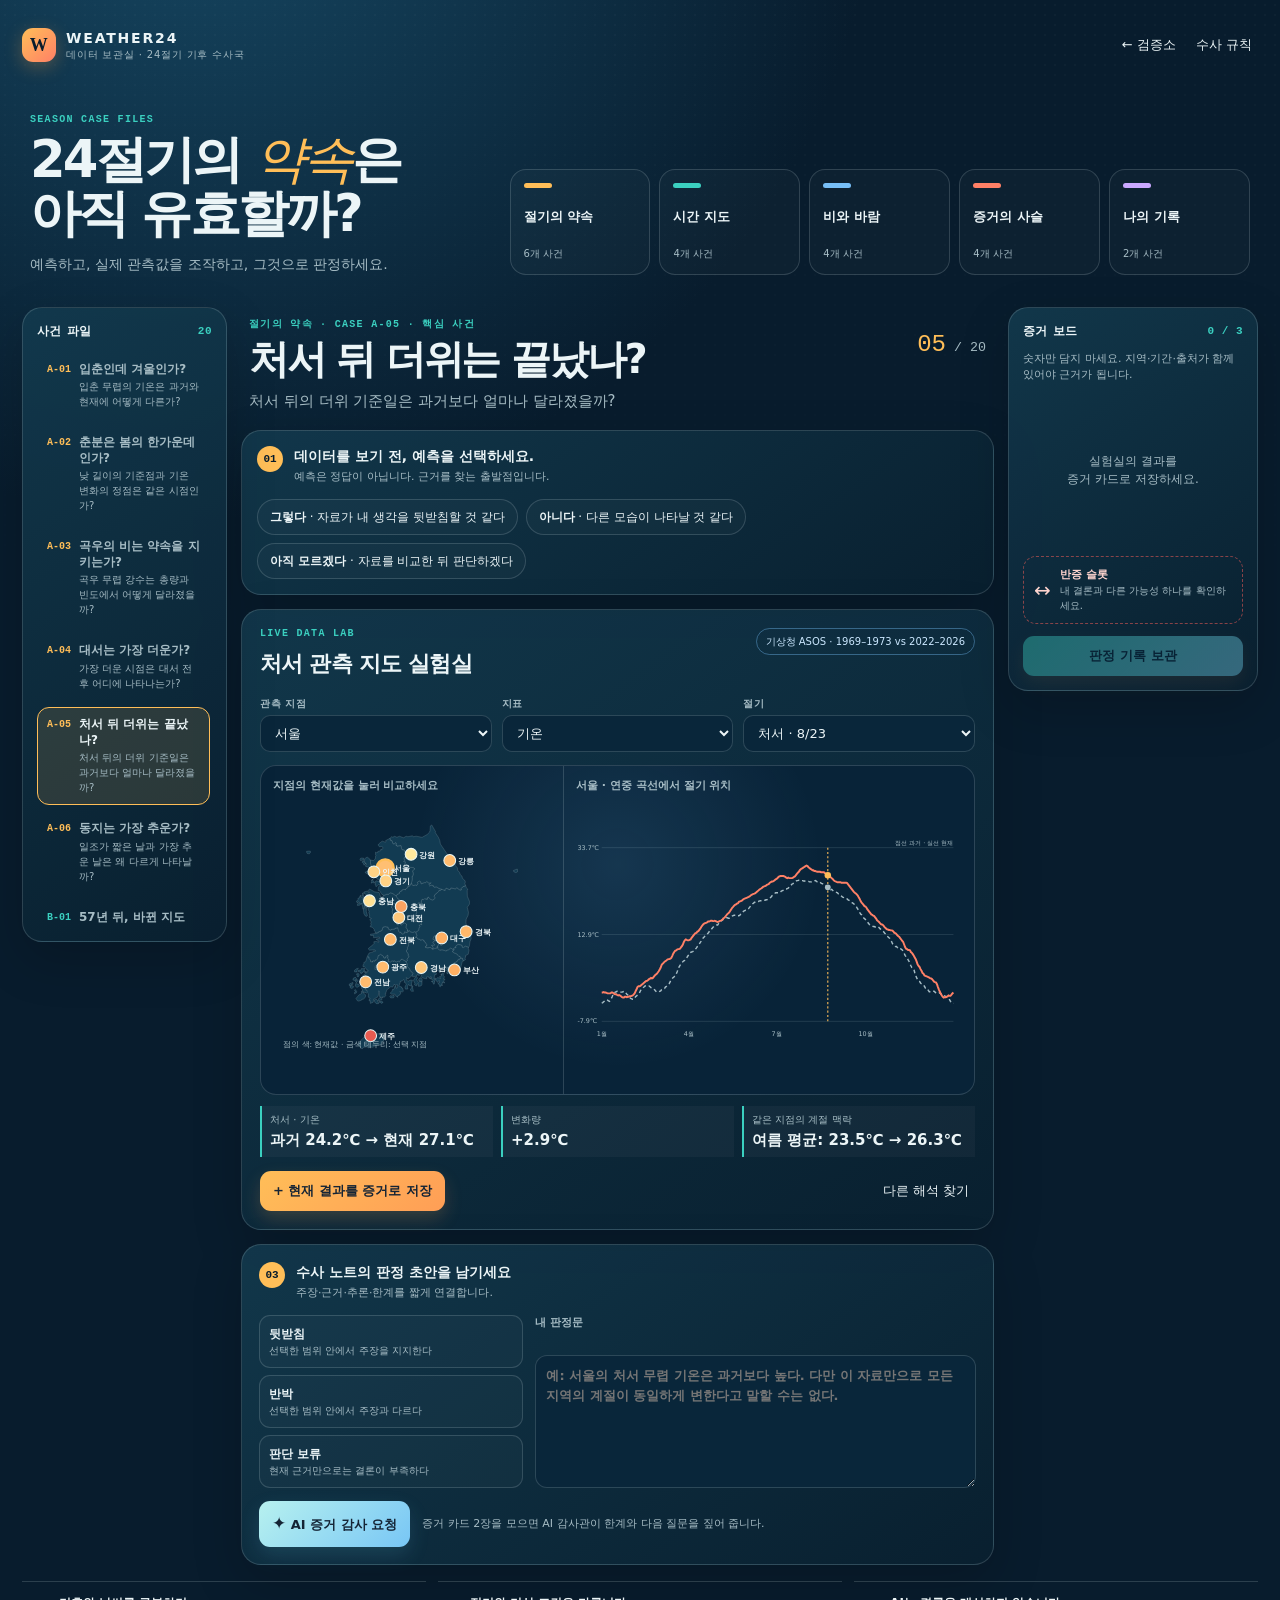
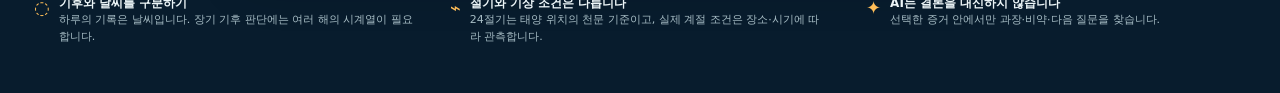
==== prototype/archive.html @ 5e9de83f "feat: rebuild as 절기의 약속 검증소 (guided threshold-drag climate lesson) Pivot the entry from the 20-case " ====
<!doctype html>
<html lang="ko">
<head>
  <meta charset="utf-8" />
  <meta name="viewport" content="width=device-width, initial-scale=1, viewport-fit=cover" />
  <meta name="theme-color" content="#081c2d" />
  <title>Weather24 · 데이터 보관실 | 20개 사건 대시보드</title>
  <meta name="description" content="24절기 기후 수사국 — 16지점·장기 관측으로 20개 사건을 직접 조사하는 데이터 보관실" />
  <link rel="icon" type="image/png" href="thumbnail.png" />
  <link rel="stylesheet" href="./style.css?v=13" />
</head>
<body>
  <div class="sky-noise" aria-hidden="true"></div>

  <main class="app-shell" id="productShell">
    <header class="topbar">
      <a class="brand" href="./" aria-label="Weather24 검증소로 돌아가기"><span class="brand-mark" aria-hidden="true">W</span><span><strong>WEATHER24</strong><small>데이터 보관실 · 24절기 기후 수사국</small></span></a>
      <div class="topbar-actions"><a class="text-btn" href="./" style="text-decoration:none">← 검증소</a><button class="text-btn" id="openGuide">수사 규칙</button></div>
    </header>

    <section class="mission-strip" aria-label="사건 구역">
      <div class="mission-strip-copy"><p class="eyebrow">SEASON CASE FILES</p><h1>24절기의 <em>약속</em>은<br />아직 유효할까?</h1><p>예측하고, 실제 관측값을 조작하고, 그것으로 판정하세요.</p></div>
      <div class="chapter-track" id="chapterTrack" role="tablist" aria-label="사건 구역"></div>
    </section>

    <section class="investigation-shell" id="top">
      <aside class="case-rail" aria-label="사건 파일 목록"><div class="rail-heading"><span>사건 파일</span><b id="caseCount">20</b></div><div class="case-list" id="caseList"></div></aside>
      <section class="workbench" aria-live="polite">
        <div class="case-header"><div><p class="eyebrow" id="caseKicker"></p><h2 id="caseTitle"></h2><p class="case-question" id="caseQuestion"></p></div><div class="case-progress"><span id="caseIndex">01</span><small> / 20</small></div></div>
        <section class="prediction-panel" aria-labelledby="predictionTitle"><div class="panel-label"><span class="step-no">01</span><div><strong id="predictionTitle">데이터를 보기 전, 예측을 선택하세요.</strong><small>예측은 정답이 아닙니다. 근거를 찾는 출발점입니다.</small></div></div><div class="choice-row" id="predictionChoices"></div></section>
        <section class="lab-panel" aria-labelledby="labTitle"><div class="lab-head"><div><p class="eyebrow">LIVE DATA LAB</p><h3 id="labTitle">관측 지도를 조작하세요</h3></div><span class="source-chip" id="sourceChip">기상청 ASOS</span></div><div class="control-row" id="controls"></div><div class="data-stage" id="dataStage"></div><div class="lab-summary" id="labSummary"></div><div class="lab-actions"><button class="primary-btn" id="saveEvidence">+ 현재 결과를 증거로 저장</button><button class="ghost-btn" id="addCounter">다른 해석 찾기</button></div></section>
        <section class="verdict-panel" aria-labelledby="verdictTitle"><div class="panel-label"><span class="step-no">03</span><div><strong id="verdictTitle">수사 노트의 판정 초안을 남기세요</strong><small>주장·근거·추론·한계를 짧게 연결합니다.</small></div></div><div class="verdict-grid"><div class="verdict-options" id="verdictOptions" role="group" aria-label="판정 선택"></div><label class="draft-label">내 판정문<textarea id="draft" maxlength="900" placeholder="예: 서울의 처서 무렵 기온은 과거보다 높다. 다만 이 자료만으로 모든 지역의 계절이 동일하게 변한다고 말할 수는 없다."></textarea></label></div><div class="ai-row"><button class="ai-btn" id="askCoach"><span aria-hidden="true">✦</span> AI 증거 감사 요청</button><p id="coachStatus">증거 카드 2장을 모으면 AI 감사관이 한계와 다음 질문을 짚어 줍니다.</p></div><div class="coach-result" id="coachResult" hidden></div></section>
      </section>
      <aside class="evidence-rail" aria-label="증거 보드"><div class="rail-heading"><span>증거 보드</span><b id="evidenceCount">0 / 3</b></div><p class="evidence-intro">숫자만 담지 마세요. 지역·기간·출처가 함께 있어야 근거가 됩니다.</p><div class="evidence-stack" id="evidenceStack"></div><div class="counter-slot" id="counterSlot"><span>↔</span><div><strong>반증 보류</strong><small>내 결론과 다른 가능성 하나를 확인하세요.</small></div></div><button class="finish-btn" id="finishCase" disabled>판정 기록 보관</button></aside>
    </section>
    <section class="field-notes" aria-label="조사국 안내"><div><span class="note-icon">◌</span><p><strong>기후와 날씨를 구분하기</strong><br />하루의 기록은 날씨입니다. 장기 기후 판단에는 여러 해의 시계열이 필요합니다.</p></div><div><span class="note-icon">⌁</span><p><strong>절기와 기상 조건은 다릅니다</strong><br />24절기는 태양 위치의 천문 기준이고, 실제 계절 조건은 장소·시기에 따라 관측합니다.</p></div><div><span class="note-icon">✦</span><p><strong>AI는 결론을 대신하지 않습니다</strong><br />선택한 증거 안에서만 과장·비약·다음 질문을 찾습니다.</p></div></section>
  </main>

  <dialog class="modal" id="guideDialog"><div class="modal-head"><p class="eyebrow">INVESTIGATION RULES</p><button class="close-btn" data-close="guideDialog" aria-label="닫기">×</button></div><h2>좋은 수사는<br />좋은 비교에서 시작합니다.</h2><ol class="guide-steps"><li><span>1</span><div><strong>예측을 먼저 남깁니다.</strong><p>데이터를 보고 정답을 고르는 것이 아니라, 생각을 검증합니다.</p></div></li><li><span>2</span><div><strong>지역·기간·지표를 직접 바꿉니다.</strong><p>같은 질문도 무엇을 비교하느냐에 따라 다른 답을 냅니다.</p></div></li><li><span>3</span><div><strong>근거와 한계를 함께 기록합니다.</strong><p>반증 카드를 포함한 결론만이 신뢰할 수 있습니다.</p></div></li></ol><button class="primary-btn" data-close="guideDialog">수사 시작하기</button></dialog>
  <dialog class="modal" id="completeDialog"><div class="modal-head"><p class="eyebrow">CASE ARCHIVED</p><button class="close-btn" data-close="completeDialog" aria-label="닫기">×</button></div><div class="seal" aria-hidden="true">✓</div><h2>사건 기록을<br />보관했습니다.</h2><p id="completeText"></p><button class="primary-btn" data-close="completeDialog">다음 사건 열기</button></dialog>

  <script src="./korea_geo.js?v=5"></script>
  <script src="./solar_terms_data.js?v=5"></script>
  <script src="./app.js?v=10"></script>
</body>
</html>
---- prototype/style.css ----
:root{--ink:#ecf5f7;--muted:#a7bdc5;--paper:#f6f1e6;--dark:#081c2d;--dark2:#0e2b40;--panel:#10354c;--panel2:#0b2639;--line:rgba(217,238,238,.17);--sea:#3bd0c0;--sky:#77bff7;--sun:#ffbe58;--coral:#ff8066;--red:#f15e58;--green:#8de0a5;--shadow:0 18px 50px rgba(0,0,0,.18);--radius:20px;}
*{box-sizing:border-box}html{scroll-behavior:smooth}body{margin:0;background:radial-gradient(circle at 15% -10%,#174a66 0,transparent 32%),var(--dark);color:var(--ink);font-family:Pretendard,"Apple SD Gothic Neo","Malgun Gothic",system-ui,sans-serif;line-height:1.5}.sky-noise{position:fixed;inset:0;pointer-events:none;opacity:.22;background-image:radial-gradient(rgba(255,255,255,.15) .7px,transparent .8px);background-size:10px 10px;mask-image:linear-gradient(to bottom,#000,transparent 80%)}button,select,textarea{font:inherit}button{cursor:pointer}button:focus-visible,select:focus-visible,textarea:focus-visible{outline:3px solid var(--sun);outline-offset:3px}.app-shell{max-width:1440px;margin:0 auto;padding:18px 22px 36px;position:relative}.topbar{min-height:54px;display:flex;align-items:center;justify-content:space-between;gap:16px}.brand{color:inherit;text-decoration:none;display:flex;align-items:center;gap:10px;letter-spacing:.03em}.brand-mark{display:grid;place-items:center;width:34px;height:34px;border-radius:11px;background:linear-gradient(135deg,var(--sun),var(--coral));color:var(--dark);font:900 18px/1 Georgia,serif;box-shadow:0 5px 18px rgba(255,166,68,.28)}.brand strong{display:block;font-size:14px;letter-spacing:.13em}.brand small{display:block;margin-top:-2px;color:var(--muted);font-size:10px;letter-spacing:.08em}.topbar-actions{display:flex;align-items:center;gap:14px}.status-dot{color:var(--muted);font-size:12px}.status-dot i{display:inline-block;width:7px;height:7px;border-radius:50%;background:var(--sea);margin-right:5px;box-shadow:0 0 0 4px rgba(59,208,192,.12)}.text-btn,.ghost-btn{border:0;background:transparent;color:var(--ink);font-size:13px}.text-btn:hover,.ghost-btn:hover{text-decoration:underline;text-underline-offset:4px}.mission-strip{display:grid;grid-template-columns:minmax(260px,.85fr) minmax(480px,1.4fr);gap:30px;align-items:end;padding:42px 8px 32px}.eyebrow{margin:0 0 7px;color:var(--sea);font:700 10px/1.2 ui-monospace,SFMono-Regular,Menlo,monospace;letter-spacing:.13em}.mission-strip h1,.case-header h2,.modal h2{margin:0;font-size:clamp(30px,4vw,52px);line-height:1.05;letter-spacing:-.055em}.mission-strip h1 em{font-family:Georgia,serif;color:var(--sun);font-weight:400}.mission-strip-copy>p:last-child{margin:13px 0 0;color:var(--muted);font-size:14px}.chapter-track{display:grid;grid-template-columns:repeat(5,minmax(92px,1fr));gap:9px}.chapter-btn{min-height:106px;display:flex;flex-direction:column;justify-content:space-between;text-align:left;border:1px solid var(--line);border-radius:16px;padding:13px;background:rgba(255,255,255,.025);color:var(--ink);transition:.18s transform,.18s border-color,.18s background}.chapter-btn:hover,.chapter-btn.is-active{transform:translateY(-3px);border-color:var(--chapter,var(--sea));background:linear-gradient(145deg,color-mix(in srgb,var(--chapter,var(--sea)) 18%,transparent),transparent)}.chapter-btn b{font-size:13px}.chapter-btn small{color:var(--muted);font-size:10px}.chapter-token{width:28px;height:5px;border-radius:4px;background:var(--chapter,var(--sea))}.investigation-shell{display:grid;grid-template-columns:205px minmax(0,1fr) 250px;gap:14px;align-items:start}.case-rail,.evidence-rail,.lab-panel,.verdict-panel,.prediction-panel{border:1px solid var(--line);background:linear-gradient(145deg,rgba(19,59,79,.86),rgba(9,32,48,.86));box-shadow:var(--shadow)}.case-rail,.evidence-rail{border-radius:var(--radius);padding:14px;position:sticky;top:14px}.rail-heading{display:flex;justify-content:space-between;align-items:center;font-size:12px;font-weight:700;letter-spacing:.04em}.rail-heading b{color:var(--sea);font:700 11px ui-monospace,monospace}.case-list{display:grid;gap:6px;margin-top:12px;max-height:575px;overflow:auto;padding-right:2px}.case-card{width:100%;text-align:left;border:1px solid transparent;border-radius:12px;background:transparent;color:var(--muted);padding:9px;display:grid;grid-template-columns:24px 1fr;gap:8px;transition:.15s}.case-card:hover{color:var(--ink);background:rgba(255,255,255,.04)}.case-card.is-active{color:var(--ink);border-color:var(--card-color,var(--sea));background:color-mix(in srgb,var(--card-color,var(--sea)) 13%,transparent)}.case-id{font:700 10px ui-monospace,monospace;color:var(--card-color,var(--sea));padding-top:2px}.case-card strong{display:block;font-size:12px;line-height:1.3}.case-card small{display:block;margin-top:2px;font-size:10px;color:var(--muted)}.workbench{display:grid;gap:14px}.case-header{padding:12px 8px 4px;display:flex;justify-content:space-between;gap:20px}.case-header h2{font-size:clamp(24px,3.2vw,40px)}.case-question{margin:10px 0 0;color:var(--muted);font-size:15px;max-width:720px}.case-progress{flex:none;padding-top:8px;color:var(--muted);font-family:ui-monospace,monospace}.case-progress span{color:var(--sun);font-size:24px}.panel-label{display:flex;align-items:flex-start;gap:11px}.step-no{display:grid;place-items:center;flex:none;width:26px;height:26px;border-radius:50%;background:var(--sun);color:var(--dark);font:800 11px ui-monospace,monospace}.panel-label strong{display:block;font-size:14px}.panel-label small{display:block;margin-top:2px;color:var(--muted);font-size:11px}.prediction-panel{padding:15px;border-radius:var(--radius)}.choice-row{display:flex;flex-wrap:wrap;gap:8px;margin-top:13px}.choice{border:1px solid var(--line);border-radius:999px;padding:8px 12px;background:rgba(255,255,255,.025);color:var(--ink);font-size:12px;transition:.15s}.choice:hover{border-color:var(--sea)}.choice.is-selected{border-color:var(--sun);background:rgba(255,190,88,.15);color:#fff0d1}.lab-panel{padding:18px;border-radius:var(--radius)}.lab-head{display:flex;gap:16px;justify-content:space-between;align-items:flex-start}.lab-head h3{margin:0;font-size:22px;letter-spacing:-.035em}.source-chip{white-space:nowrap;border:1px solid rgba(119,191,247,.4);border-radius:999px;color:#cce8ff;padding:5px 9px;font-size:10px}.control-row{display:flex;flex-wrap:wrap;gap:10px;margin:16px 0 13px}.field{display:grid;gap:4px;min-width:125px;flex:1}.field label{font-size:10px;color:var(--muted);font-weight:700;letter-spacing:.06em}.field select,.field input{min-width:0;width:100%;padding:9px 10px;border:1px solid var(--line);border-radius:10px;background:#09263a;color:var(--ink);font-size:13px}.range-field{min-width:190px}.range-row{display:flex;align-items:center;gap:9px}.range-row input{accent-color:var(--sun);padding:0}.range-row output{color:var(--sun);font:700 12px ui-monospace,monospace}.data-stage{min-height:330px;border:1px solid var(--line);border-radius:16px;overflow:hidden;background:radial-gradient(circle at 50% 30%,rgba(119,191,247,.12),transparent 48%),#082338}.solar-stage{display:grid;grid-template-columns:minmax(240px,.85fr) minmax(300px,1.15fr)}.map-wrap,.chart-wrap{padding:12px;min-width:0}.map-wrap{border-right:1px solid var(--line)}.stage-label{margin:0 0 8px;color:var(--muted);font-size:11px;font-weight:700}.map-wrap svg,.chart-wrap svg{display:block;width:100%;height:270px}.lab-summary{display:flex;flex-wrap:wrap;gap:8px;margin:11px 0}.metric-chip{flex:1;min-width:150px;border-left:2px solid var(--sea);padding:6px 8px;background:rgba(255,255,255,.035);font-size:12px}.metric-chip small{display:block;color:var(--muted);font-size:10px}.metric-chip b{display:block;margin-top:2px;font-size:15px}.lab-actions{display:flex;align-items:center;justify-content:space-between;gap:12px;margin-top:14px}.primary-btn,.ai-btn,.finish-btn{border:0;border-radius:11px;background:linear-gradient(135deg,var(--sun),#ff9e56);color:#152435;padding:10px 13px;font-size:13px;font-weight:800;box-shadow:0 8px 18px rgba(255,171,77,.18);transition:.15s transform}.primary-btn:hover,.ai-btn:hover,.finish-btn:hover{transform:translateY(-2px)}.verdict-panel{padding:17px;border-radius:var(--radius)}.verdict-grid{display:grid;grid-template-columns:.75fr 1.25fr;gap:12px;margin-top:14px}.verdict-options{display:grid;gap:7px;align-content:start}.verdict-option{border:1px solid var(--line);border-radius:11px;padding:9px;text-align:left;background:rgba(255,255,255,.025);color:var(--ink);font-size:12px}.verdict-option small{display:block;color:var(--muted);font-size:10px}.verdict-option.is-selected{border-color:var(--sea);background:rgba(59,208,192,.11)}.draft-label{display:grid;gap:5px;color:var(--muted);font-size:11px;font-weight:700}.draft-label textarea{resize:vertical;min-height:114px;border:1px solid var(--line);border-radius:12px;background:#09263a;color:var(--ink);padding:10px;font-size:13px;line-height:1.55}.ai-row{display:flex;align-items:center;gap:12px;margin-top:13px}.ai-btn{background:linear-gradient(135deg,#b7f1ef,#78c6f5);box-shadow:0 8px 20px rgba(100,211,235,.15)}.ai-btn span{font-size:17px}.ai-row p{margin:0;color:var(--muted);font-size:11px}.coach-result{margin-top:12px;border-left:3px solid var(--sea);padding:11px 12px;background:rgba(59,208,192,.08);font-size:13px}.coach-result strong{color:var(--sea)}.evidence-intro{margin:11px 0;color:var(--muted);font-size:11px}.evidence-stack{display:grid;gap:8px}.evidence-card{position:relative;border:1px solid rgba(119,191,247,.36);border-radius:13px;padding:10px;background:rgba(119,191,247,.08);font-size:11px}.evidence-card strong{display:block;padding-right:20px;font-size:12px;line-height:1.4}.evidence-card small{display:block;margin-top:5px;color:var(--muted);font-size:10px}.remove-evidence{position:absolute;right:7px;top:7px;border:0;background:transparent;color:var(--muted);font-size:16px}.counter-slot{display:flex;gap:9px;align-items:center;margin-top:11px;border:1px dashed rgba(241,94,88,.55);border-radius:13px;padding:10px;color:#ffd5cf}.counter-slot span{font-size:20px}.counter-slot strong{display:block;font-size:11px}.counter-slot small{display:block;color:var(--muted);font-size:10px}.counter-slot.is-filled{border-style:solid;background:rgba(241,94,88,.1)}.finish-btn{width:100%;margin-top:12px;background:linear-gradient(135deg,var(--sea),#7ad4ee);color:#062237}.finish-btn:disabled{cursor:not-allowed;opacity:.4;transform:none}.field-notes{display:grid;grid-template-columns:repeat(3,1fr);gap:12px;margin-top:16px}.field-notes>div{display:flex;gap:9px;padding:12px;border-top:1px solid var(--line)}.field-notes p{margin:0;color:var(--muted);font-size:11px}.field-notes strong{color:var(--ink);font-size:12px}.note-icon{color:var(--sun);font-size:18px}.modal{width:min(560px,calc(100% - 32px));padding:22px;border:1px solid var(--line);border-radius:22px;background:#0b293d;color:var(--ink);box-shadow:0 30px 90px rgba(0,0,0,.52)}.modal::backdrop{background:rgba(2,11,20,.75);backdrop-filter:blur(4px)}.modal-head{display:flex;justify-content:space-between;align-items:flex-start}.close-btn{border:0;background:transparent;color:var(--muted);font-size:28px;line-height:1}.modal h2{margin-top:12px;font-size:34px}.guide-steps{list-style:none;margin:22px 0;padding:0;display:grid;gap:13px}.guide-steps li{display:flex;gap:12px}.guide-steps span{display:grid;place-items:center;width:27px;height:27px;border-radius:50%;background:var(--sea);color:var(--dark);font-size:11px;font-weight:800}.guide-steps strong{font-size:13px}.guide-steps p{margin:2px 0 0;color:var(--muted);font-size:12px}.seal{display:grid;place-items:center;width:55px;height:55px;border:2px solid var(--sea);border-radius:50%;color:var(--sea);font-size:28px;margin-top:17px}.modal>p{color:var(--muted);font-size:14px}.global-stage,.typhoon-stage{display:grid;grid-template-columns:minmax(0,1fr);padding:12px}.global-stage svg,.typhoon-stage svg{width:100%;height:280px}.empty-state{display:grid;place-items:center;min-height:150px;padding:20px;color:var(--muted);font-size:12px;text-align:center}
@media(max-width:1100px){.investigation-shell{grid-template-columns:180px minmax(0,1fr)}.evidence-rail{position:static;grid-column:1/-1;display:grid;grid-template-columns:170px 1fr 1fr 160px;align-items:center;gap:12px}.evidence-intro{margin:0}.evidence-stack{grid-template-columns:repeat(2,minmax(0,1fr))}.counter-slot{margin:0}.finish-btn{margin:0}.case-list{max-height:700px}.mission-strip{grid-template-columns:1fr;gap:20px}.chapter-track{max-width:800px}}
@media(max-width:760px){.app-shell{padding:13px 12px 25px}.topbar-actions .status-dot{display:none}.mission-strip{padding:29px 3px 22px}.mission-strip h1{font-size:35px}.chapter-track{display:flex;overflow:auto;padding-bottom:4px}.chapter-btn{min-width:128px;min-height:95px}.investigation-shell{display:flex;flex-direction:column}.case-rail{position:static;width:100%;padding:10px}.case-list{display:flex;overflow:auto;max-height:none;margin-top:8px}.case-card{min-width:155px}.workbench{width:100%}.case-header{padding:7px 4px}.case-header h2{font-size:30px}.case-question{font-size:13px}.solar-stage{grid-template-columns:1fr}.map-wrap{border-right:0;border-bottom:1px solid var(--line)}.map-wrap svg,.chart-wrap svg{height:230px}.lab-panel,.verdict-panel,.prediction-panel{padding:14px}.verdict-grid{grid-template-columns:1fr}.lab-actions,.ai-row{align-items:flex-start;flex-direction:column}.evidence-rail{width:100%;display:block}.evidence-intro{margin:10px 0}.evidence-stack{display:grid;grid-template-columns:1fr}.counter-slot{margin-top:10px}.finish-btn{margin-top:10px}.field-notes{grid-template-columns:1fr}.field-notes>div{padding-left:3px}.topbar{min-height:42px}.brand small{display:none}.source-chip{font-size:9px}.control-row{gap:7px}.field{min-width:calc(50% - 5px)}.range-field{min-width:100%}.case-progress{font-size:10px}.case-progress span{font-size:17px}}
@media(prefers-reduced-motion:reduce){*,*::before,*::after{scroll-behavior:auto!important;transition:none!important;animation:none!important}}
/* Progressive first-run experience */
[hidden]{display:none!important}.sr-only{position:absolute;width:1px;height:1px;padding:0;margin:-1px;overflow:hidden;clip:rect(0,0,0,0);white-space:nowrap;border:0}
body.entry-mode{min-height:100vh;background:radial-gradient(circle at 72% 12%,rgba(255,190,88,.16),transparent 22%),radial-gradient(circle at 15% 65%,rgba(59,208,192,.13),transparent 28%),#071b2a}body.entry-mode .app-shell,body.entry-mode .modal{display:none}
.entry-experience{min-height:100vh;max-width:1220px;margin:0 auto;padding:24px 30px 30px;position:relative;display:flex;flex-direction:column}.entry-topbar{display:flex;align-items:center;justify-content:space-between;gap:16px}.entry-time{border:1px solid rgba(167,189,197,.28);border-radius:999px;padding:7px 11px;color:var(--muted);font:700 10px ui-monospace,monospace;letter-spacing:.05em}.entry-layout{flex:1;display:grid;grid-template-columns:minmax(0,650px) minmax(260px,1fr);align-items:center;gap:70px;padding:28px 4vw 16px}.entry-card{position:relative;z-index:2}.entry-kicker{margin:0 0 13px;color:var(--sea);font:700 10px/1.2 ui-monospace,monospace;letter-spacing:.17em}.entry-step{margin:0 0 11px;color:#d7e9ec;font-size:12px}.entry-card h1{margin:0;max-width:650px;font-size:clamp(46px,7vw,82px);line-height:.99;letter-spacing:-.07em}.entry-card h1 em{font-family:Georgia,serif;color:var(--sun);font-weight:400}.entry-lead{max-width:490px;margin:20px 0 0;color:var(--muted);font-size:16px;line-height:1.65}.entry-choices{display:grid;grid-template-columns:repeat(3,minmax(0,1fr));gap:10px;max-width:610px;margin-top:30px}.entry-choice{min-height:94px;padding:14px 13px;text-align:left;border:1px solid rgba(217,238,238,.18);border-radius:17px;background:rgba(16,53,76,.55);color:var(--ink);transition:transform .18s,border-color .18s,background .18s}.entry-choice:hover,.entry-choice.is-selected{transform:translateY(-3px);border-color:var(--sun);background:linear-gradient(145deg,rgba(255,190,88,.2),rgba(16,53,76,.6))}.entry-choice b{display:block;font-size:14px;line-height:1.35}.entry-choice small{display:block;margin-top:7px;color:var(--muted);font-size:10px;line-height:1.35}.entry-after-choice{max-width:610px;margin-top:18px;animation:entry-rise .38s ease-out}.entry-prediction-chip{display:inline-flex;border:1px solid rgba(255,190,88,.44);border-radius:999px;padding:5px 9px;color:#fff0d1;background:rgba(255,190,88,.11);font-size:11px}.signal-card{margin-top:10px;padding:15px 17px;border:1px solid rgba(119,191,247,.36);border-radius:18px;background:linear-gradient(125deg,rgba(119,191,247,.13),rgba(59,208,192,.06));box-shadow:0 14px 35px rgba(0,0,0,.14)}.signal-card>p:first-child{margin:0;color:var(--muted);font-size:11px;font-weight:700}.signal-values{display:flex;align-items:center;gap:18px;margin-top:10px}.signal-values>div{display:grid;gap:1px}.signal-values small{color:var(--muted);font-size:10px}.signal-values b{font-size:25px;letter-spacing:-.04em}.signal-values>div:last-child b{color:var(--coral)}.signal-values>span{color:var(--sea);font-size:20px}.signal-delta{margin:8px 0 0!important;color:#d4eceb!important;font-size:11px!important}.entry-ai{margin-top:13px;padding:14px;border:1px solid rgba(59,208,192,.27);border-radius:18px;background:rgba(7,28,43,.44)}.entry-ai-head,.interactive-coach-head{display:flex;gap:10px;align-items:flex-start}.entry-ai-head>span,.coach-spark{display:grid;place-items:center;width:27px;height:27px;flex:none;border-radius:50%;background:rgba(59,208,192,.16);color:var(--sea);font-size:15px}.entry-ai-head strong{display:block;font-size:13px}.entry-ai-head small{display:block;margin-top:2px;color:var(--muted);font-size:10px}.prompt-chips{display:flex;flex-wrap:wrap;gap:7px;margin-top:12px}.prompt-chips button{border:1px solid rgba(119,191,247,.26);border-radius:999px;padding:6px 9px;background:rgba(119,191,247,.06);color:#dbeef6;font-size:10px;transition:border-color .15s,background .15s}.prompt-chips button:hover{border-color:var(--sea);background:rgba(59,208,192,.12)}.coach-input{display:block;margin-top:10px}.coach-input textarea{display:block;width:100%;min-height:43px;resize:vertical;border:1px solid rgba(217,238,238,.18);border-radius:10px;background:#09263a;color:var(--ink);padding:9px 10px;font-size:12px;line-height:1.45}.entry-ai-btn{margin-top:8px;border:0;border-radius:10px;padding:8px 10px;background:#b7f1ef;color:#083040;font-size:11px;font-weight:800}.entry-ai-btn:disabled{opacity:.65;cursor:wait}.entry-coach-result,.interactive-coach-result{margin-top:11px;border-left:3px solid var(--sea);padding:10px 11px;background:rgba(59,208,192,.09);font-size:12px;line-height:1.55}.coach-response,.coach-question{margin:0}.coach-question{margin-top:3px;color:#dcecf2}.entry-coach-result strong,.interactive-coach-result strong{display:block;margin-top:9px;color:var(--sea);font-size:10px}.coach-action{margin-top:10px;border:1px solid rgba(255,190,88,.52);border-radius:9px;padding:7px 9px;background:rgba(255,190,88,.13);color:#fff0d1;font-size:11px;font-weight:800}.entry-continue{width:100%;margin-top:13px;border:0;border-radius:13px;padding:13px 15px;background:linear-gradient(135deg,var(--sun),#ff9e56);color:#132435;text-align:left;font-size:14px;font-weight:900;box-shadow:0 12px 24px rgba(255,171,77,.2)}.entry-continue span{float:right;font-size:20px;line-height:.7}.entry-skip{margin-top:12px;border:0;background:transparent;color:var(--muted);font-size:11px;text-decoration:underline;text-underline-offset:4px}.entry-orbit{position:relative;min-height:390px;display:grid;place-items:center}.orbit-ring{position:absolute;border:1px solid rgba(119,191,247,.24);border-radius:50%}.orbit-one{width:330px;height:330px;animation:slow-spin 22s linear infinite}.orbit-two{width:230px;height:230px;border-color:rgba(59,208,192,.35);animation:slow-spin 15s linear infinite reverse}.orbit-core{position:relative;z-index:1;display:grid;place-items:center;width:134px;height:134px;border:1px solid rgba(255,190,88,.72);border-radius:50%;background:radial-gradient(circle at 35% 30%,#28576d,#0a2639 66%);box-shadow:0 0 0 17px rgba(255,190,88,.04),0 18px 45px rgba(0,0,0,.28)}.orbit-core span{color:var(--sun);font:400 57px/.8 Georgia,serif}.orbit-core small{margin-top:6px;color:var(--muted);font:700 8px/1.2 ui-monospace,monospace;text-align:center;letter-spacing:.1em}.orbit-tag{position:absolute;border-radius:999px;padding:7px 10px;border:1px solid var(--line);background:#0b2b40;color:#dbeef6;font-size:11px;box-shadow:0 8px 18px rgba(0,0,0,.16)}.tag-sun{top:35px;right:12%}.tag-data{bottom:60px;left:5%;border-color:rgba(59,208,192,.4)}.tag-ai{bottom:14px;right:8%;border-color:rgba(255,190,88,.4)}.entry-foot{margin:0 auto;text-align:center;color:#8ca8b3;font-size:10px}.interactive-coach{padding:16px 17px;border:1px solid rgba(59,208,192,.31);border-radius:var(--radius);background:linear-gradient(145deg,rgba(18,67,80,.78),rgba(8,38,54,.84));box-shadow:var(--shadow)}.interactive-coach h3{margin:0;font-size:20px;letter-spacing:-.035em}.interactive-coach-head .eyebrow{margin-bottom:4px}.interactive-coach-head p:last-child{margin:4px 0 0;color:var(--muted);font-size:11px}.interactive-coach-compose{display:flex;gap:9px;align-items:flex-end}.interactive-coach-compose .coach-input{flex:1}.interactive-coach-compose .ai-btn{flex:none;white-space:nowrap}.interactive-coach-result{max-width:690px}.interactive-coach-result .coach-action{background:rgba(255,190,88,.16)}
@keyframes slow-spin{to{transform:rotate(360deg)}}@keyframes entry-rise{from{opacity:0;transform:translateY(10px)}to{opacity:1;transform:none}}
@media(max-width:820px){.entry-experience{padding:17px 17px 22px}.entry-layout{display:block;padding:38px 3px 15px}.entry-card h1{font-size:clamp(43px,13vw,67px)}.entry-orbit{display:none}.entry-choices{grid-template-columns:1fr;max-width:100%;margin-top:24px}.entry-choice{min-height:63px;display:flex;align-items:center;justify-content:space-between;gap:10px}.entry-choice small{margin:0;text-align:right}.entry-after-choice{max-width:100%}.entry-time{display:none}.entry-foot{margin-top:auto;padding-top:14px}.interactive-coach-compose{align-items:stretch;flex-direction:column}.interactive-coach-compose .ai-btn{align-self:flex-start}}
/* Mission-first learning flow: one question, one action, one visible next step. */
body.mission-mode{min-height:100vh;background:radial-gradient(circle at 82% 14%,rgba(255,190,88,.15),transparent 23%),radial-gradient(circle at 15% 86%,rgba(59,208,192,.12),transparent 30%),#071b2a}body.mission-mode .app-shell,body.mission-mode>.modal,body.mission-mode .entry-experience{display:none}.mission-game{min-height:100vh;max-width:1100px;margin:0 auto;padding:20px 26px 18px;display:flex;flex-direction:column;position:relative}.mission-topbar{display:flex;align-items:center;justify-content:space-between;gap:14px}.mission-hud{display:flex;align-items:center;gap:11px;color:var(--muted);font:700 10px ui-monospace,monospace;letter-spacing:.04em}.signal-meter{display:flex;gap:5px}.signal-meter i{width:9px;height:9px;border:1px solid rgba(167,189,197,.5);border-radius:50%;background:rgba(167,189,197,.08);transition:.2s}.signal-meter i.is-on{border-color:var(--sun);background:var(--sun);box-shadow:0 0 0 4px rgba(255,190,88,.11)}.mission-text-btn{border:0;background:transparent;color:var(--muted);font-size:11px;text-decoration:underline;text-underline-offset:4px}.mission-text-btn:hover{color:var(--ink)}.mission-stage{display:grid;place-items:center;flex:1;padding:20px 0}.mission-card{width:min(100%,720px);padding:clamp(23px,5vw,48px);border:1px solid rgba(217,238,238,.17);border-radius:28px;background:linear-gradient(145deg,rgba(19,59,79,.88),rgba(7,28,43,.9));box-shadow:0 26px 70px rgba(0,0,0,.26);animation:mission-in .32s ease-out}.mission-card h1{max-width:630px;margin:0;font-size:clamp(33px,5.4vw,60px);line-height:1.03;letter-spacing:-.065em}.mission-card h1 em{font-family:Georgia,serif;color:var(--sun);font-weight:400}.mission-intro{max-width:640px}.mission-stamp{display:inline-block;margin-bottom:17px;border:1px solid rgba(59,208,192,.45);border-radius:999px;padding:5px 8px;color:var(--sea);font:700 10px ui-monospace,monospace;letter-spacing:.08em}.mission-lead{max-width:570px;margin:17px 0;color:var(--muted);font-size:15px;line-height:1.65}.mission-lead strong{color:#e3f2f2}.radio-message{display:flex;gap:11px;align-items:center;max-width:525px;margin:22px 0 0;padding:13px 15px;border-left:3px solid var(--sun);background:rgba(255,190,88,.09)}.radio-message span{color:var(--sun);font-size:27px}.radio-message p{margin:0;font-size:15px;font-weight:700}.mission-primary{width:auto;min-width:210px;margin-top:23px;border:0;border-radius:13px;padding:13px 15px;background:linear-gradient(135deg,var(--sun),#ff9e56);color:#132435;text-align:left;font-size:14px;font-weight:900;box-shadow:0 12px 24px rgba(255,171,77,.2)}.mission-primary:hover{transform:translateY(-2px)}.mission-primary:disabled{cursor:not-allowed;opacity:.47;transform:none}.mission-primary span{float:right;font-size:18px;line-height:.85}.mission-secondary{display:block;margin-top:11px;border:0;background:transparent;color:var(--muted);font-size:12px;text-decoration:underline;text-underline-offset:4px}.mission-note{margin:17px 0 0;color:#8ba8b3;font-size:11px;line-height:1.55}.mission-progress{display:flex;align-items:center;justify-content:space-between;gap:12px;margin-bottom:19px;color:var(--muted);font-size:11px}.mission-progress span{border:1px solid rgba(59,208,192,.36);border-radius:999px;padding:5px 8px;color:var(--sea);font-weight:800}.mission-progress b{font-size:10px;letter-spacing:.04em}.mission-choices{display:grid;gap:9px;margin-top:17px}.mission-choice{width:100%;display:flex;align-items:center;justify-content:space-between;gap:16px;padding:13px 14px;border:1px solid rgba(217,238,238,.18);border-radius:14px;background:rgba(255,255,255,.025);color:var(--ink);text-align:left;transition:.16s transform,.16s border-color,.16s background}.mission-choice:hover{transform:translateX(4px);border-color:var(--sea);background:rgba(59,208,192,.1)}.mission-choice b{font-size:13px;line-height:1.4}.mission-choice small{max-width:210px;color:var(--muted);font-size:10px;text-align:right;line-height:1.35}.signal-visual{position:relative;display:flex;align-items:center;justify-content:center;gap:18px;min-height:180px;margin:21px 0 17px;overflow:hidden;border:1px solid rgba(119,191,247,.3);border-radius:20px;background:radial-gradient(circle at 50% 0,rgba(119,191,247,.16),transparent 57%),#092a3f}.signal-sun{position:absolute;top:-48px;left:50%;width:140px;height:140px;border-radius:50%;background:radial-gradient(circle,#ffe5a3 0,#ffbe58 38%,rgba(255,190,88,0) 70%);filter:blur(.2px);opacity:.6}.signal-reading{position:relative;z-index:1;display:grid;gap:3px;min-width:122px}.signal-reading span{color:var(--muted);font-size:10px}.signal-reading b{font-size:31px;letter-spacing:-.06em}.signal-reading.is-now b{color:var(--coral)}.signal-arrow{position:relative;z-index:1;color:var(--sea);font-size:24px}.signal-visual p{position:absolute;bottom:10px;z-index:1;margin:0;color:#d4e8ed;font-size:11px}.mission-question{margin-top:14px;padding-top:15px;border-top:1px solid var(--line)}.mission-question>strong{font-size:14px}.mission-feedback{margin-top:15px;padding:13px 14px;border-radius:14px;font-size:12px;line-height:1.55}.mission-feedback strong{display:block;font-size:13px}.mission-feedback p{margin:4px 0 0;color:var(--muted)}.mission-feedback.is-good{border:1px solid rgba(59,208,192,.4);background:rgba(59,208,192,.11)}.mission-feedback.is-good strong{color:var(--sea)}.mission-feedback.is-try{border:1px solid rgba(255,190,88,.35);background:rgba(255,190,88,.09)}.mission-feedback.is-try strong{color:var(--sun)}.inline-hint{margin-top:10px!important;color:#ffe5ae!important}.threshold-lab{display:grid;grid-template-columns:1.15fr .85fr;gap:15px;margin-top:19px;padding:16px;border:1px solid rgba(119,191,247,.3);border-radius:19px;background:#092a3f}.threshold-lab .eyebrow{margin-bottom:4px}.threshold-lab>div>strong{display:block;color:var(--sun);font-size:31px;letter-spacing:-.06em}.threshold-lab input{display:block;width:100%;margin:14px 0 8px;accent-color:var(--sun)}.threshold-lab>div>p{margin:0;color:var(--muted);font-size:11px;line-height:1.45}.threshold-result{display:grid;grid-template-columns:1fr 1fr;gap:7px;align-content:center}.threshold-result>div{padding:9px;border-left:2px solid var(--sea);background:rgba(255,255,255,.045)}.threshold-result span{display:block;color:var(--muted);font-size:9px}.threshold-result b{font-size:20px}.threshold-result>div:last-of-type{border-color:var(--coral)}.threshold-result>p{grid-column:1/-1;margin:0;color:#dbecef;font-size:11px}.ai-brief{display:grid;grid-template-columns:34px 1fr auto;gap:10px;align-items:start;margin:20px 0 12px;padding:14px;border:1px solid rgba(59,208,192,.28);border-radius:17px;background:rgba(59,208,192,.07)}.ai-brief>span{display:grid;place-items:center;width:30px;height:30px;border-radius:50%;background:rgba(59,208,192,.16);color:var(--sea)}.ai-brief strong{font-size:13px}.ai-brief p{margin:3px 0 0;color:var(--muted);font-size:11px;line-height:1.45}.ai-brief button{border:1px solid rgba(119,191,247,.3);border-radius:9px;background:rgba(119,191,247,.09);color:#dbeef6;padding:7px 8px;font-size:10px;font-weight:700}.ai-brief button:disabled{opacity:.6}.mission-ai-result{margin:0 0 12px;border-left:3px solid var(--sea);padding:10px 12px;background:rgba(59,208,192,.08);font-size:12px;line-height:1.5}.mission-ai-result p{margin:0}.mission-ai-result strong{display:block;margin-top:8px;color:var(--sea);font-size:11px}.mission-ai-result button{margin-top:9px;border:1px solid rgba(255,190,88,.45);border-radius:8px;background:rgba(255,190,88,.11);color:#fff0d1;padding:6px 8px;font-size:10px;font-weight:800}.compare-card{position:relative;width:100%;display:grid;grid-template-columns:1fr auto;gap:2px;padding:15px;border:1px solid rgba(255,190,88,.46);border-radius:16px;background:linear-gradient(135deg,rgba(255,190,88,.11),rgba(119,191,247,.05));color:var(--ink);text-align:left;transition:.16s transform}.compare-card:hover{transform:translateY(-2px)}.compare-card span,.compare-card small{color:var(--muted);font-size:10px}.compare-card b{font-size:21px}.compare-card i{position:absolute;right:15px;top:30px;color:var(--sun);font-style:normal;font-size:11px}.verdict-builder{display:grid;grid-template-columns:80px 1fr;gap:9px 13px;margin:20px 0;padding:15px;border:1px solid rgba(217,238,238,.18);border-radius:16px;background:rgba(255,255,255,.03)}.verdict-builder span{color:var(--sea);font:700 10px ui-monospace,monospace}.verdict-builder p{margin:0;color:#dcecf1;font-size:12px;line-height:1.5}.verdict-builder strong{color:var(--sun)}.mission-complete{text-align:center}.mission-complete .mission-lead{margin-left:auto;margin-right:auto}.case-seal{display:grid;place-items:center;width:57px;height:57px;margin:0 auto 14px;border:2px solid var(--sea);border-radius:50%;color:var(--sea);font-size:30px}.skill-badges{display:flex;justify-content:center;flex-wrap:wrap;gap:7px;margin:20px 0}.skill-badges span{border:1px solid rgba(59,208,192,.34);border-radius:999px;padding:6px 9px;background:rgba(59,208,192,.08);color:#d9f2ee;font-size:11px}.mission-footer{display:flex;align-items:center;justify-content:space-between;gap:12px;padding-top:10px;color:#8ba8b3;font-size:10px}.mission-modal{width:min(700px,calc(100% - 32px));padding:22px;border:1px solid var(--line);border-radius:22px;background:#0b293d;color:var(--ink);box-shadow:0 30px 90px rgba(0,0,0,.52)}.mission-modal::backdrop{background:rgba(2,11,20,.78);backdrop-filter:blur(4px)}.mission-modal h2{margin:11px 0 5px;font-size:32px;letter-spacing:-.05em}.mission-modal>p{margin:0;color:var(--muted);font-size:12px;line-height:1.6}.mission-board{display:grid;grid-template-columns:repeat(3,1fr);gap:10px;margin-top:18px}.mission-board-card{min-height:150px;display:flex;flex-direction:column;gap:5px;border:1px solid rgba(119,191,247,.3);border-radius:16px;padding:13px;background:rgba(119,191,247,.06);color:var(--ink);text-align:left}.mission-board-card:hover:not(:disabled){border-color:var(--sea);background:rgba(59,208,192,.1)}.mission-board-card span,.mission-board-card small{color:var(--muted);font-size:10px}.mission-board-card strong{color:var(--sea);font:700 10px ui-monospace,monospace}.mission-board-card b{font-size:14px;line-height:1.35}.mission-board-card.is-locked{opacity:.42;cursor:not-allowed}.mission-board-card:disabled{cursor:not-allowed}@keyframes mission-in{from{opacity:0;transform:translateY(9px)}to{opacity:1;transform:none}}
@media(max-width:700px){.mission-game{padding:14px 13px 15px}.mission-hud{gap:7px}.mission-hud>span:first-child{display:none}.mission-stage{padding:15px 0}.mission-card{padding:24px 18px;border-radius:22px}.mission-card h1{font-size:clamp(32px,10vw,48px)}.mission-choice{align-items:flex-start;flex-direction:column;gap:4px}.mission-choice small{max-width:none;text-align:left}.signal-visual{gap:10px;min-height:155px}.signal-reading{min-width:96px}.signal-reading b{font-size:25px}.threshold-lab{grid-template-columns:1fr}.ai-brief{grid-template-columns:30px 1fr}.ai-brief button{grid-column:2}.mission-footer #missionFoot{max-width:220px}.mission-board{grid-template-columns:1fr}.mission-board-card{min-height:105px}.mission-modal{padding:18px}.verdict-builder{grid-template-columns:56px 1fr;gap:8px}.mission-primary{width:100%}}

/* Pedagogical visibility: every action announces the learning target it serves. */
.learning-lens{width:min(100%,720px);display:grid;grid-template-columns:1fr auto;gap:10px 18px;align-items:start;margin:0 0 10px;padding:12px 15px;border:1px solid rgba(59,208,192,.28);border-radius:16px;background:rgba(5,33,49,.7);color:var(--ink)}.learning-lens>div>span,.learning-lens>div>b{display:block}.learning-lens>div>span{margin-bottom:3px;color:var(--sea);font:700 9px/1.2 ui-monospace,monospace;letter-spacing:.1em}.learning-lens>div>b{font-size:12px}.learning-lens>div>p{margin:4px 0 0;color:var(--muted);font-size:11px;line-height:1.45}.learning-lens>.mission-text-btn{margin-top:3px;white-space:nowrap}.learning-target-mini{grid-column:1/-1;display:grid;grid-template-columns:repeat(2,minmax(0,1fr));gap:5px 11px;padding-top:9px;border-top:1px solid rgba(217,238,238,.12)}.learning-target-mini span{color:#dbecef;font-size:10px;line-height:1.35}.learning-target-mini b{display:inline!important;margin-right:4px;color:var(--sun);font-size:9px}.data-limit{margin:13px 0 0;padding:9px 10px;border-left:2px solid var(--sun);background:rgba(255,190,88,.07);color:#c7d8de;font-size:10px;line-height:1.52}.data-limit strong{color:#ffe1a2}.concept-pair{display:grid;grid-template-columns:1fr 1fr;gap:10px;margin:20px 0;padding:14px;border:1px solid rgba(119,191,247,.27);border-radius:18px;background:rgba(119,191,247,.055)}.concept-pair>div{padding:11px;border-radius:12px;background:rgba(7,28,43,.55)}.concept-pair span,.concept-pair small{display:block;color:var(--muted);font-size:10px}.concept-pair span{color:var(--sun);font-weight:800}.concept-pair b{display:block;margin:6px 0;font-size:13px;line-height:1.42}.can-do-list{margin:16px auto 0;max-width:510px;padding:13px 16px;border:1px solid rgba(59,208,192,.32);border-radius:15px;background:rgba(59,208,192,.075);text-align:left}.can-do-list>p{margin:0 0 7px;color:var(--sea);font-size:12px;font-weight:800}.can-do-list ul{margin:0;padding-left:18px;color:#dcecf2;font-size:11px;line-height:1.7}.learning-guide-modal{max-height:min(760px,calc(100vh - 32px));overflow:auto}.learning-guide-modal h2{margin-top:8px}.guide-intro{max-width:570px;margin:0;color:var(--muted);font-size:12px;line-height:1.6}.guide-goals{display:grid;grid-template-columns:1fr 1fr;gap:9px;margin:18px 0}.guide-goals article{padding:12px;border:1px solid rgba(119,191,247,.26);border-radius:14px;background:rgba(119,191,247,.055)}.guide-goals span{color:var(--sun);font:700 9px ui-monospace,monospace}.guide-goals h3,.guide-concepts h3,.guide-path h3{margin:6px 0 4px;font-size:14px}.guide-goals p,.guide-path p{margin:0;color:var(--muted);font-size:11px;line-height:1.5}.guide-concepts,.guide-path{margin-top:13px;padding:13px 14px;border-radius:14px;background:rgba(255,255,255,.035)}.guide-concepts dl{display:grid;gap:9px;margin:9px 0 0}.guide-concepts dl>div{display:grid;grid-template-columns:68px 1fr;gap:10px}.guide-concepts dt{color:var(--sea);font-size:11px;font-weight:800}.guide-concepts dd{margin:0;color:#dcecf2;font-size:11px;line-height:1.48}.guide-path p+p{margin-top:7px}.guide-path b{color:var(--sun)}
@media(max-width:700px){.learning-lens{margin-bottom:8px;padding:11px 12px}.learning-lens>.mission-text-btn{font-size:10px}.learning-target-mini{grid-template-columns:1fr}.concept-pair,.guide-goals{grid-template-columns:1fr}.learning-guide-modal{max-height:calc(100vh - 20px)}}

/* Learning-app redesign: visual-first micro-lessons, not a text-heavy dashboard. */
body.mission-mode .sky-noise{display:none}
body.mission-mode{background:radial-gradient(circle at 12% 2%,#e2f8ff 0,transparent 27%),radial-gradient(circle at 92% 18%,#fff0c9 0,transparent 22%),#edf5fb;color:#17324d}
body.mission-mode .mission-game{max-width:760px;min-height:100vh;padding:18px 20px 14px}
body.mission-mode .mission-topbar{padding:2px 0 16px;border-bottom:1px solid #dbe8f0}
body.mission-mode .brand{color:#183653}body.mission-mode .brand-mark{background:linear-gradient(135deg,#ffb65c,#ff8a59);box-shadow:0 7px 17px rgba(255,144,87,.25)}body.mission-mode .brand small{color:#7090a8}
.mission-hud{gap:9px;color:#6a8598;font-size:10px}.mission-hud>span:first-child{font-weight:900;letter-spacing:.08em}.signal-meter{gap:4px}.signal-meter i{width:8px;height:8px;border:0;background:#d8e5ed}.signal-meter i.is-on{background:#477bff;box-shadow:none}.mission-text-btn{color:#4d6e88;font-weight:800;text-decoration:none}.mission-text-btn:hover{color:#17324d}
.mission-stage{display:block;flex:1;padding:18px 0 9px}.mission-footer{padding:12px 2px 0;color:#7890a2}.mission-footer .mission-text-btn{color:#477bff}
.learn-card{width:100%;max-width:640px;margin:0 auto;padding:clamp(22px,5.5vw,42px);border:1px solid #dbe8f0;border-radius:30px;background:rgba(255,255,255,.92);box-shadow:0 18px 55px rgba(35,82,112,.12);color:#183653;animation:learn-in .32s ease-out}
.learn-start{position:relative;display:flex;flex-direction:column;justify-content:center;min-height:584px;overflow:hidden;background:linear-gradient(145deg,#fff 10%,#f5fbff 65%,#e7f6ff)}
.learn-overline{margin:0 0 12px;color:#477bff;font:900 10px/1 ui-monospace,monospace;letter-spacing:.14em}
.learn-card h1,.learn-card h2{margin:0;color:#153553;font-weight:900;letter-spacing:-.065em;line-height:1.03}.learn-card h1{max-width:510px;font-size:clamp(43px,8vw,72px)}.learn-card h2{font-size:clamp(32px,6vw,52px)}.learn-card h1 em,.learn-card h2 em{color:#ef775c;font-style:normal}
.learn-lead{max-width:410px;margin:16px 0 0;color:#58768e;font-size:16px;line-height:1.58}.goal-chip{display:inline-flex;align-items:center;gap:7px;align-self:flex-start;margin:22px 0 0;padding:10px 13px;border-radius:14px;background:#e7f3ff;color:#315f88;font-size:12px}.goal-chip span{color:#ff9d4b}
.learn-primary{width:100%;margin-top:26px;border:0;border-radius:16px;padding:17px 18px;background:linear-gradient(135deg,#477bff,#5c9cff);box-shadow:0 11px 20px rgba(71,123,255,.22);color:#fff;font-size:16px;font-weight:900;text-align:left}.learn-primary:hover{transform:translateY(-2px)}.learn-primary:disabled{opacity:.48}.learn-primary span{float:right;font-size:20px}.learn-link{align-self:center;margin-top:13px;border:0;background:none;color:#6e8ba0;font-size:12px;font-weight:700;text-decoration:underline;text-underline-offset:4px}
.lesson-orbit{position:absolute;right:-48px;top:-56px;width:206px;height:206px;border:1px solid #dcecff;border-radius:50%;background:radial-gradient(circle at 45% 45%,#fff7d7 0 12%,#ffda87 13% 16%,transparent 17%)}.lesson-orbit i{position:absolute;inset:20px;border:1px dashed #a9cae3;border-radius:50%}.lesson-orbit i+i{inset:51px;border-color:#c5def0}.lesson-orbit b{position:absolute;right:43px;top:77px;font-size:40px}.lesson-orbit span{position:absolute;left:-7px;bottom:25px;border-radius:999px;padding:6px 9px;background:#173b62;color:#fff;font-size:10px;font-weight:900}
.learn-step{display:flex;align-items:center;justify-content:space-between;margin-bottom:28px;color:#477bff;font-size:12px;font-weight:900}.learn-dots{display:flex;gap:5px}.learn-dots i{display:block;width:8px;height:8px;border-radius:99px;background:#d9e7ef}.learn-dots i.is-done{background:#477bff}.learn-prompt{margin:11px 0 15px;color:#607e93;font-size:14px;font-weight:700}
.learn-visual-pair{display:grid;grid-template-columns:1fr 36px 1fr;align-items:center;gap:8px;margin:-3px 0 25px}.visual-token{display:grid;gap:2px;place-items:center;min-height:111px;border-radius:20px;padding:13px;background:#f2f8fd}.visual-token span{font-size:27px}.visual-token b{font-size:18px}.visual-token small{color:#6f8a9e;font-size:10px}.token-calendar{border:1px solid #d1e8ff}.token-weather{border:1px solid #ffe0bb;background:#fff8ed}.visual-equals{display:grid;place-items:center;width:32px;height:32px;border-radius:50%;background:#eff4f7;color:#91a7b7;font-weight:900}
.learn-choice-stack,.claim-options{display:grid;gap:10px}.learn-choice{width:100%;display:grid;grid-template-columns:42px 1fr auto;gap:11px;align-items:center;padding:13px;border:2px solid #e1ebf1;border-radius:18px;background:#fff;color:#23425d;text-align:left}.learn-choice:hover{border-color:#79a6ff;background:#f5f9ff}.learn-choice .choice-icon{display:grid;place-items:center;width:40px;height:40px;border-radius:14px;background:#edf5ff;font-size:20px}.learn-choice b{display:block;font-size:14px;line-height:1.3}.learn-choice small{display:block;margin-top:2px;color:#7c95a6;font-size:11px;line-height:1.3}.learn-choice>i{color:#9bb1c1;font-size:23px;font-style:normal}.claim-options .learn-choice:first-child{border-color:#9fc0ff;background:#f5f9ff}
.learn-feedback{display:grid;grid-template-columns:30px 1fr;gap:9px;align-items:start;margin-top:15px;padding:13px;border-radius:17px;font-size:12px;line-height:1.45}.learn-feedback>span{display:grid;place-items:center;width:27px;height:27px;border-radius:50%;font-size:14px;font-weight:900}.learn-feedback b{display:block;font-size:13px}.learn-feedback p{margin:3px 0 0}.learn-feedback.is-good{background:#e8f9f3;color:#226653}.learn-feedback.is-good>span{background:#48c697;color:#fff}.learn-feedback.is-try{background:#fff4e8;color:#8d5930}.learn-feedback.is-try>span{background:#ffbd67;color:#fff}.learn-mini-primary{margin-top:9px;border:0;border-radius:10px;padding:8px 10px;background:#2e7a67;color:#fff;font-size:11px;font-weight:900}
.compare-sky{height:56px;overflow:hidden;margin:-42px -42px 21px;border-radius:30px 30px 18px 18px;background:linear-gradient(100deg,#dff5ff,#fff0bf)}.compare-sky span{display:block;margin:14px 0 0 28px;font-size:27px}.compare-sky i{display:block;position:relative;left:70%;top:-31px;width:34px;height:9px;border-radius:99px;background:rgba(255,255,255,.72)}.compare-sky i+i{left:78%;top:-32px;width:50px}
.compare-pods{display:grid;grid-template-columns:1fr 45px 1fr;align-items:center;gap:6px;margin:22px 0 7px}.compare-pods article{padding:13px 9px;border:1px solid #dfeaf1;border-radius:18px;background:#f7fbfe;text-align:center}.compare-pods article.is-now{border-color:#ffd2a2;background:#fff7ec}.compare-pods article span{display:block;color:#6c869a;font-size:10px;font-weight:800}.compare-pods article b{display:block;margin:6px 0 9px;color:#264762;font-size:27px;letter-spacing:-.06em}.compare-arrow{display:grid;place-items:center;color:#ef775c;font-size:22px;font-weight:900}.compare-arrow small{margin-top:-5px;font-size:10px}.weather-strip{display:grid;grid-template-columns:repeat(15,1fr);gap:2px}.weather-strip i{height:13px;border-radius:4px}.weather-strip .heat-1{background:#d4eef7}.weather-strip .heat-2{background:#97d0e8}.weather-strip .heat-3{background:#ffcf82}.weather-strip .heat-4{background:#ff9d6f}.weather-strip .heat-5{background:#ee6f65}.micro-note{margin:0;color:#7890a1;font-size:10px;line-height:1.4}
.rule-visual{position:relative;width:72px;height:72px;margin:-4px 0 20px;border-radius:25px;background:#fff2e6;overflow:hidden}.rule-visual span{position:absolute;z-index:2;left:21px;top:22px;font-size:28px}.thermo-fill{position:absolute;bottom:0;width:100%;height:38%;background:linear-gradient(90deg,#ffbd78,#ff8b65)}.rule-lab{margin:18px 0 0;padding:19px;border-radius:23px;background:#f4f8fc}.rule-lab output{display:block;color:#ef775c;font-size:44px;font-weight:900;letter-spacing:-.07em;text-align:center}.rule-lab input{display:block;width:100%;margin:19px 0 18px;accent-color:#ef775c}.rule-counts{display:grid;grid-template-columns:1fr 1fr;gap:8px}.rule-counts div{padding:10px;border-radius:13px;background:#fff;text-align:center}.rule-counts div+div{background:#fff6e9}.rule-counts span{display:block;color:#728b9d;font-size:9px;font-weight:800}.rule-counts b{display:block;margin-top:3px;font-size:22px}
.claim-stamp{display:grid;place-items:center;width:60px;height:60px;margin:0 0 20px;border-radius:20px;background:#eaf0ff;color:#477bff;font-size:30px}.learn-finish{text-align:center}.finish-burst{display:grid;place-items:center;width:72px;height:72px;margin:0 auto 18px;border-radius:50%;background:#ffe6ac;color:#ef775c;font-size:30px}.learn-finish .learn-lead{margin-right:auto;margin-left:auto}.skill-row{display:flex;justify-content:center;gap:7px;flex-wrap:wrap;margin:20px 0}.skill-row span{padding:7px 9px;border-radius:999px;background:#eef4ff;color:#416998;font-size:11px;font-weight:800}.coach-card{display:grid;grid-template-columns:38px 1fr auto;gap:9px;align-items:center;margin:18px 0 0;padding:12px;border:1px solid #dbe8f0;border-radius:17px;background:#f8fbfd;text-align:left}.coach-card>span{display:grid;place-items:center;width:35px;height:35px;border-radius:13px;background:#ece7ff;color:#7362cf}.coach-card b{font-size:12px}.coach-card p{margin:2px 0 0;color:#7690a3;font-size:10px}.coach-card button{border:0;border-radius:9px;padding:8px;background:#ebe7ff;color:#5646b7;font-size:11px;font-weight:900}.ai-answer{margin:10px 0 0;padding:11px;border-radius:13px;background:#f0edff;color:#514989;font-size:11px;line-height:1.5;text-align:left}.ai-answer b,.ai-answer small{display:block}.ai-answer small{margin-top:4px;color:#736b9e}
.path-map{display:grid;gap:9px;margin-top:16px}.path-node{display:grid;grid-template-columns:40px 1fr auto;gap:11px;align-items:center;width:100%;padding:13px;border:1px solid #dce8f0;border-radius:16px;background:#f7fbfe;color:#294861;text-align:left}.path-node>span{display:grid;place-items:center;width:38px;height:38px;border-radius:50%;background:#477bff;color:#fff;font-weight:900}.path-node b,.path-node small{display:block}.path-node b{font-size:14px}.path-node small{margin-top:2px;color:#7891a3;font-size:10px}.path-node i{font-size:22px;font-style:normal}.path-node.is-locked{opacity:.45;filter:grayscale(1);cursor:not-allowed}
.mission-modal{border:1px solid #dbe8f0;background:#fff;color:#183653;box-shadow:0 24px 70px rgba(30,68,95,.23)}.mission-modal h2{color:#183653}.modal-head .eyebrow{color:#477bff}.mission-modal .close-btn{color:#58768e}.guide-path-lite{display:grid;grid-template-columns:1fr 1fr;gap:9px;margin-top:18px}.guide-path-lite article{padding:14px;border-radius:16px;background:#f4f8fc}.guide-path-lite span{display:grid;place-items:center;width:25px;height:25px;border-radius:9px;background:#477bff;color:#fff;font-size:11px;font-weight:900}.guide-path-lite b{display:block;margin-top:9px;font-size:14px}.guide-path-lite p,.guide-foot-lite{margin:3px 0 0;color:#6c879a;font-size:11px;line-height:1.4}.guide-foot-lite{margin-top:14px}.learning-guide-modal{max-width:540px}.learning-guide-modal h2 em{color:#ef775c;font-style:normal}
@keyframes learn-in{from{opacity:0;transform:translateY(10px) scale(.99)}to{opacity:1;transform:none}}
@media(max-width:700px){body.mission-mode .mission-game{padding:14px 14px 11px}.mission-topbar{padding-bottom:13px}.mission-hud{gap:7px}.mission-hud>span:first-child{display:none}.mission-hud .signal-meter{display:none}.mission-footer{font-size:9px}.mission-footer #missionFoot{max-width:220px}.learn-card{padding:24px 20px;border-radius:25px}.learn-start{min-height:calc(100vh - 125px)}.learn-card h1{font-size:clamp(43px,13vw,60px)}.learn-card h2{font-size:clamp(33px,10vw,46px)}.learn-lead{font-size:15px}.lesson-orbit{right:-79px;top:-64px}.learn-visual-pair{margin-bottom:21px}.compare-sky{margin:-24px -20px 19px;border-radius:25px 25px 18px 18px}.compare-pods{grid-template-columns:1fr 36px 1fr}.compare-pods article b{font-size:23px}.guide-path-lite{grid-template-columns:1fr 1fr}.mission-modal{padding:20px}.coach-card{grid-template-columns:35px 1fr auto}}
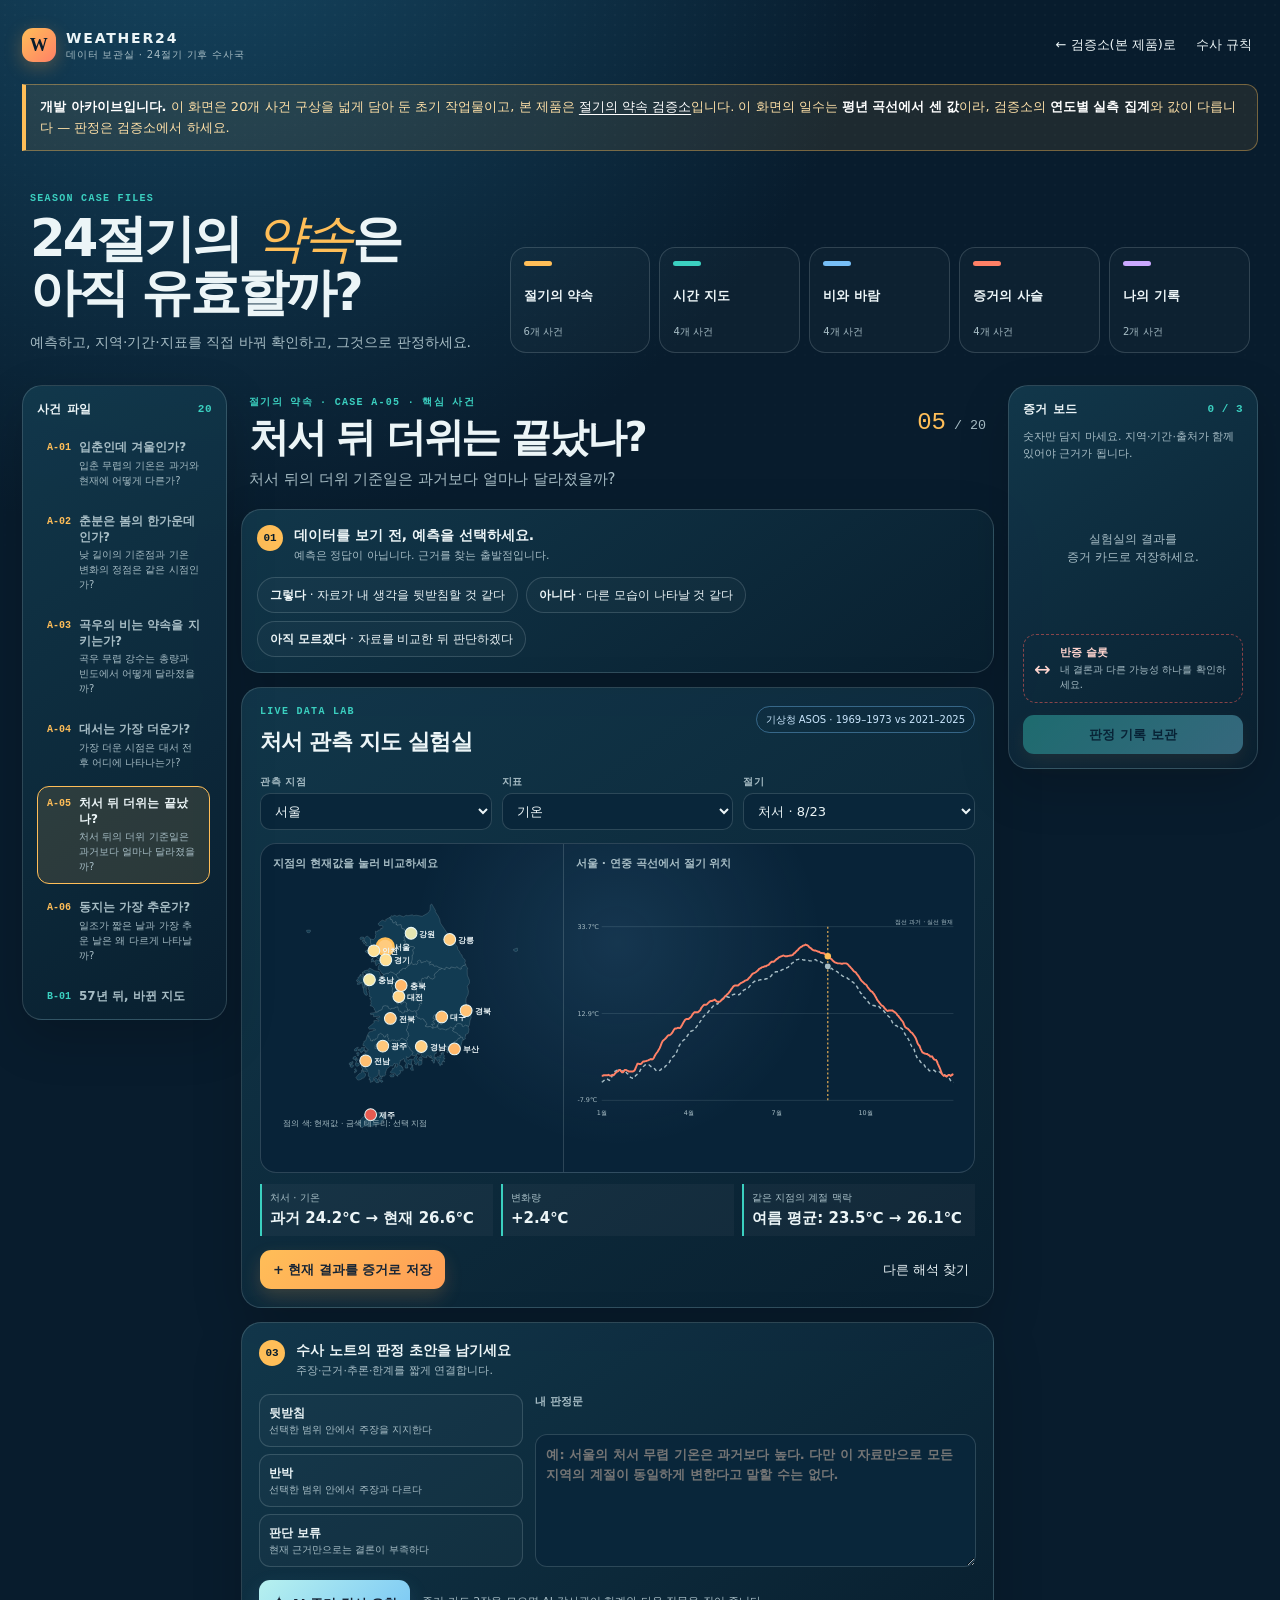
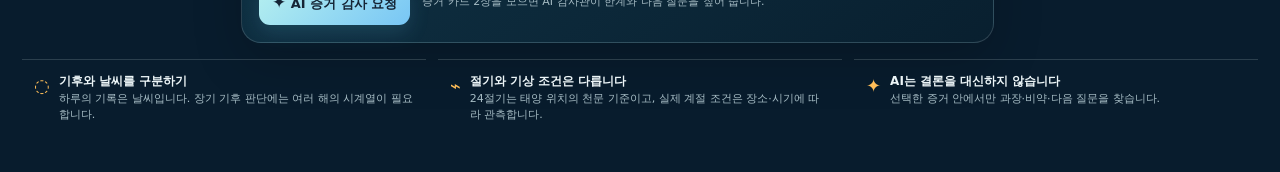
==== commit 12c25fd3: "fix: 레드팀 3라운드 P0/P1 전면 반영 — 실측 집계 전환, 완결 기간 정정, 조작-결과 공존 과학적 무결성 - 일수·마지막초과일을 15일 평활 평년곡선이 아닌 연도별 실측" ====
--- a/prototype/archive.html
+++ b/prototype/archive.html
@@ -7,7 +7,7 @@
   <title>Weather24 · 데이터 보관실 | 20개 사건 대시보드</title>
   <meta name="description" content="24절기 기후 수사국 — 16지점·장기 관측으로 20개 사건을 직접 조사하는 데이터 보관실" />
   <link rel="icon" type="image/png" href="thumbnail.png" />
-  <link rel="stylesheet" href="./style.css?v=13" />
+  <link rel="stylesheet" href="./style.css?v=15" />
 </head>
 <body>
   <div class="sky-noise" aria-hidden="true"></div>
@@ -15,11 +15,15 @@
   <main class="app-shell" id="productShell">
     <header class="topbar">
       <a class="brand" href="./" aria-label="Weather24 검증소로 돌아가기"><span class="brand-mark" aria-hidden="true">W</span><span><strong>WEATHER24</strong><small>데이터 보관실 · 24절기 기후 수사국</small></span></a>
-      <div class="topbar-actions"><a class="text-btn" href="./" style="text-decoration:none">← 검증소</a><button class="text-btn" id="openGuide">수사 규칙</button></div>
+      <div class="topbar-actions"><a class="text-btn" href="./" style="text-decoration:none">← 검증소(본 제품)로</a><button class="text-btn" id="openGuide">수사 규칙</button></div>
     </header>
 
+  <div class="archive-banner" role="note">
+    <b>개발 아카이브입니다.</b> 이 화면은 20개 사건 구상을 넓게 담아 둔 초기 작업물이고, 본 제품은 <a href="./">절기의 약속 검증소</a>입니다.
+    이 화면의 일수는 <b>평년 곡선에서 센 값</b>이라, 검증소의 <b>연도별 실측 집계</b>와 값이 다릅니다 — 판정은 검증소에서 하세요.
+  </div>
     <section class="mission-strip" aria-label="사건 구역">
-      <div class="mission-strip-copy"><p class="eyebrow">SEASON CASE FILES</p><h1>24절기의 <em>약속</em>은<br />아직 유효할까?</h1><p>예측하고, 실제 관측값을 조작하고, 그것으로 판정하세요.</p></div>
+      <div class="mission-strip-copy"><p class="eyebrow">SEASON CASE FILES</p><h1>24절기의 <em>약속</em>은<br />아직 유효할까?</h1><p>예측하고, 지역·기간·지표를 직접 바꿔 확인하고, 그것으로 판정하세요.</p></div>
       <div class="chapter-track" id="chapterTrack" role="tablist" aria-label="사건 구역"></div>
     </section>
 
@@ -39,8 +43,8 @@
   <dialog class="modal" id="guideDialog"><div class="modal-head"><p class="eyebrow">INVESTIGATION RULES</p><button class="close-btn" data-close="guideDialog" aria-label="닫기">×</button></div><h2>좋은 수사는<br />좋은 비교에서 시작합니다.</h2><ol class="guide-steps"><li><span>1</span><div><strong>예측을 먼저 남깁니다.</strong><p>데이터를 보고 정답을 고르는 것이 아니라, 생각을 검증합니다.</p></div></li><li><span>2</span><div><strong>지역·기간·지표를 직접 바꿉니다.</strong><p>같은 질문도 무엇을 비교하느냐에 따라 다른 답을 냅니다.</p></div></li><li><span>3</span><div><strong>근거와 한계를 함께 기록합니다.</strong><p>반증 카드를 포함한 결론만이 신뢰할 수 있습니다.</p></div></li></ol><button class="primary-btn" data-close="guideDialog">수사 시작하기</button></dialog>
   <dialog class="modal" id="completeDialog"><div class="modal-head"><p class="eyebrow">CASE ARCHIVED</p><button class="close-btn" data-close="completeDialog" aria-label="닫기">×</button></div><div class="seal" aria-hidden="true">✓</div><h2>사건 기록을<br />보관했습니다.</h2><p id="completeText"></p><button class="primary-btn" data-close="completeDialog">다음 사건 열기</button></dialog>
 
-  <script src="./korea_geo.js?v=5"></script>
-  <script src="./solar_terms_data.js?v=5"></script>
-  <script src="./app.js?v=10"></script>
+  <script src="./korea_geo.js?v=6"></script>
+  <script src="./solar_terms_data.js?v=6"></script>
+  <script src="./app.js?v=11"></script>
 </body>
 </html>
--- a/prototype/style.css
+++ b/prototype/style.css
@@ -1,5 +1,5 @@
 :root{--ink:#ecf5f7;--muted:#a7bdc5;--paper:#f6f1e6;--dark:#081c2d;--dark2:#0e2b40;--panel:#10354c;--panel2:#0b2639;--line:rgba(217,238,238,.17);--sea:#3bd0c0;--sky:#77bff7;--sun:#ffbe58;--coral:#ff8066;--red:#f15e58;--green:#8de0a5;--shadow:0 18px 50px rgba(0,0,0,.18);--radius:20px;}
-*{box-sizing:border-box}html{scroll-behavior:smooth}body{margin:0;background:radial-gradient(circle at 15% -10%,#174a66 0,transparent 32%),var(--dark);color:var(--ink);font-family:Pretendard,"Apple SD Gothic Neo","Malgun Gothic",system-ui,sans-serif;line-height:1.5}.sky-noise{position:fixed;inset:0;pointer-events:none;opacity:.22;background-image:radial-gradient(rgba(255,255,255,.15) .7px,transparent .8px);background-size:10px 10px;mask-image:linear-gradient(to bottom,#000,transparent 80%)}button,select,textarea{font:inherit}button{cursor:pointer}button:focus-visible,select:focus-visible,textarea:focus-visible{outline:3px solid var(--sun);outline-offset:3px}.app-shell{max-width:1440px;margin:0 auto;padding:18px 22px 36px;position:relative}.topbar{min-height:54px;display:flex;align-items:center;justify-content:space-between;gap:16px}.brand{color:inherit;text-decoration:none;display:flex;align-items:center;gap:10px;letter-spacing:.03em}.brand-mark{display:grid;place-items:center;width:34px;height:34px;border-radius:11px;background:linear-gradient(135deg,var(--sun),var(--coral));color:var(--dark);font:900 18px/1 Georgia,serif;box-shadow:0 5px 18px rgba(255,166,68,.28)}.brand strong{display:block;font-size:14px;letter-spacing:.13em}.brand small{display:block;margin-top:-2px;color:var(--muted);font-size:10px;letter-spacing:.08em}.topbar-actions{display:flex;align-items:center;gap:14px}.status-dot{color:var(--muted);font-size:12px}.status-dot i{display:inline-block;width:7px;height:7px;border-radius:50%;background:var(--sea);margin-right:5px;box-shadow:0 0 0 4px rgba(59,208,192,.12)}.text-btn,.ghost-btn{border:0;background:transparent;color:var(--ink);font-size:13px}.text-btn:hover,.ghost-btn:hover{text-decoration:underline;text-underline-offset:4px}.mission-strip{display:grid;grid-template-columns:minmax(260px,.85fr) minmax(480px,1.4fr);gap:30px;align-items:end;padding:42px 8px 32px}.eyebrow{margin:0 0 7px;color:var(--sea);font:700 10px/1.2 ui-monospace,SFMono-Regular,Menlo,monospace;letter-spacing:.13em}.mission-strip h1,.case-header h2,.modal h2{margin:0;font-size:clamp(30px,4vw,52px);line-height:1.05;letter-spacing:-.055em}.mission-strip h1 em{font-family:Georgia,serif;color:var(--sun);font-weight:400}.mission-strip-copy>p:last-child{margin:13px 0 0;color:var(--muted);font-size:14px}.chapter-track{display:grid;grid-template-columns:repeat(5,minmax(92px,1fr));gap:9px}.chapter-btn{min-height:106px;display:flex;flex-direction:column;justify-content:space-between;text-align:left;border:1px solid var(--line);border-radius:16px;padding:13px;background:rgba(255,255,255,.025);color:var(--ink);transition:.18s transform,.18s border-color,.18s background}.chapter-btn:hover,.chapter-btn.is-active{transform:translateY(-3px);border-color:var(--chapter,var(--sea));background:linear-gradient(145deg,color-mix(in srgb,var(--chapter,var(--sea)) 18%,transparent),transparent)}.chapter-btn b{font-size:13px}.chapter-btn small{color:var(--muted);font-size:10px}.chapter-token{width:28px;height:5px;border-radius:4px;background:var(--chapter,var(--sea))}.investigation-shell{display:grid;grid-template-columns:205px minmax(0,1fr) 250px;gap:14px;align-items:start}.case-rail,.evidence-rail,.lab-panel,.verdict-panel,.prediction-panel{border:1px solid var(--line);background:linear-gradient(145deg,rgba(19,59,79,.86),rgba(9,32,48,.86));box-shadow:var(--shadow)}.case-rail,.evidence-rail{border-radius:var(--radius);padding:14px;position:sticky;top:14px}.rail-heading{display:flex;justify-content:space-between;align-items:center;font-size:12px;font-weight:700;letter-spacing:.04em}.rail-heading b{color:var(--sea);font:700 11px ui-monospace,monospace}.case-list{display:grid;gap:6px;margin-top:12px;max-height:575px;overflow:auto;padding-right:2px}.case-card{width:100%;text-align:left;border:1px solid transparent;border-radius:12px;background:transparent;color:var(--muted);padding:9px;display:grid;grid-template-columns:24px 1fr;gap:8px;transition:.15s}.case-card:hover{color:var(--ink);background:rgba(255,255,255,.04)}.case-card.is-active{color:var(--ink);border-color:var(--card-color,var(--sea));background:color-mix(in srgb,var(--card-color,var(--sea)) 13%,transparent)}.case-id{font:700 10px ui-monospace,monospace;color:var(--card-color,var(--sea));padding-top:2px}.case-card strong{display:block;font-size:12px;line-height:1.3}.case-card small{display:block;margin-top:2px;font-size:10px;color:var(--muted)}.workbench{display:grid;gap:14px}.case-header{padding:12px 8px 4px;display:flex;justify-content:space-between;gap:20px}.case-header h2{font-size:clamp(24px,3.2vw,40px)}.case-question{margin:10px 0 0;color:var(--muted);font-size:15px;max-width:720px}.case-progress{flex:none;padding-top:8px;color:var(--muted);font-family:ui-monospace,monospace}.case-progress span{color:var(--sun);font-size:24px}.panel-label{display:flex;align-items:flex-start;gap:11px}.step-no{display:grid;place-items:center;flex:none;width:26px;height:26px;border-radius:50%;background:var(--sun);color:var(--dark);font:800 11px ui-monospace,monospace}.panel-label strong{display:block;font-size:14px}.panel-label small{display:block;margin-top:2px;color:var(--muted);font-size:11px}.prediction-panel{padding:15px;border-radius:var(--radius)}.choice-row{display:flex;flex-wrap:wrap;gap:8px;margin-top:13px}.choice{border:1px solid var(--line);border-radius:999px;padding:8px 12px;background:rgba(255,255,255,.025);color:var(--ink);font-size:12px;transition:.15s}.choice:hover{border-color:var(--sea)}.choice.is-selected{border-color:var(--sun);background:rgba(255,190,88,.15);color:#fff0d1}.lab-panel{padding:18px;border-radius:var(--radius)}.lab-head{display:flex;gap:16px;justify-content:space-between;align-items:flex-start}.lab-head h3{margin:0;font-size:22px;letter-spacing:-.035em}.source-chip{white-space:nowrap;border:1px solid rgba(119,191,247,.4);border-radius:999px;color:#cce8ff;padding:5px 9px;font-size:10px}.control-row{display:flex;flex-wrap:wrap;gap:10px;margin:16px 0 13px}.field{display:grid;gap:4px;min-width:125px;flex:1}.field label{font-size:10px;color:var(--muted);font-weight:700;letter-spacing:.06em}.field select,.field input{min-width:0;width:100%;padding:9px 10px;border:1px solid var(--line);border-radius:10px;background:#09263a;color:var(--ink);font-size:13px}.range-field{min-width:190px}.range-row{display:flex;align-items:center;gap:9px}.range-row input{accent-color:var(--sun);padding:0}.range-row output{color:var(--sun);font:700 12px ui-monospace,monospace}.data-stage{min-height:330px;border:1px solid var(--line);border-radius:16px;overflow:hidden;background:radial-gradient(circle at 50% 30%,rgba(119,191,247,.12),transparent 48%),#082338}.solar-stage{display:grid;grid-template-columns:minmax(240px,.85fr) minmax(300px,1.15fr)}.map-wrap,.chart-wrap{padding:12px;min-width:0}.map-wrap{border-right:1px solid var(--line)}.stage-label{margin:0 0 8px;color:var(--muted);font-size:11px;font-weight:700}.map-wrap svg,.chart-wrap svg{display:block;width:100%;height:270px}.lab-summary{display:flex;flex-wrap:wrap;gap:8px;margin:11px 0}.metric-chip{flex:1;min-width:150px;border-left:2px solid var(--sea);padding:6px 8px;background:rgba(255,255,255,.035);font-size:12px}.metric-chip small{display:block;color:var(--muted);font-size:10px}.metric-chip b{display:block;margin-top:2px;font-size:15px}.lab-actions{display:flex;align-items:center;justify-content:space-between;gap:12px;margin-top:14px}.primary-btn,.ai-btn,.finish-btn{border:0;border-radius:11px;background:linear-gradient(135deg,var(--sun),#ff9e56);color:#152435;padding:10px 13px;font-size:13px;font-weight:800;box-shadow:0 8px 18px rgba(255,171,77,.18);transition:.15s transform}.primary-btn:hover,.ai-btn:hover,.finish-btn:hover{transform:translateY(-2px)}.verdict-panel{padding:17px;border-radius:var(--radius)}.verdict-grid{display:grid;grid-template-columns:.75fr 1.25fr;gap:12px;margin-top:14px}.verdict-options{display:grid;gap:7px;align-content:start}.verdict-option{border:1px solid var(--line);border-radius:11px;padding:9px;text-align:left;background:rgba(255,255,255,.025);color:var(--ink);font-size:12px}.verdict-option small{display:block;color:var(--muted);font-size:10px}.verdict-option.is-selected{border-color:var(--sea);background:rgba(59,208,192,.11)}.draft-label{display:grid;gap:5px;color:var(--muted);font-size:11px;font-weight:700}.draft-label textarea{resize:vertical;min-height:114px;border:1px solid var(--line);border-radius:12px;background:#09263a;color:var(--ink);padding:10px;font-size:13px;line-height:1.55}.ai-row{display:flex;align-items:center;gap:12px;margin-top:13px}.ai-btn{background:linear-gradient(135deg,#b7f1ef,#78c6f5);box-shadow:0 8px 20px rgba(100,211,235,.15)}.ai-btn span{font-size:17px}.ai-row p{margin:0;color:var(--muted);font-size:11px}.coach-result{margin-top:12px;border-left:3px solid var(--sea);padding:11px 12px;background:rgba(59,208,192,.08);font-size:13px}.coach-result strong{color:var(--sea)}.evidence-intro{margin:11px 0;color:var(--muted);font-size:11px}.evidence-stack{display:grid;gap:8px}.evidence-card{position:relative;border:1px solid rgba(119,191,247,.36);border-radius:13px;padding:10px;background:rgba(119,191,247,.08);font-size:11px}.evidence-card strong{display:block;padding-right:20px;font-size:12px;line-height:1.4}.evidence-card small{display:block;margin-top:5px;color:var(--muted);font-size:10px}.remove-evidence{position:absolute;right:7px;top:7px;border:0;background:transparent;color:var(--muted);font-size:16px}.counter-slot{display:flex;gap:9px;align-items:center;margin-top:11px;border:1px dashed rgba(241,94,88,.55);border-radius:13px;padding:10px;color:#ffd5cf}.counter-slot span{font-size:20px}.counter-slot strong{display:block;font-size:11px}.counter-slot small{display:block;color:var(--muted);font-size:10px}.counter-slot.is-filled{border-style:solid;background:rgba(241,94,88,.1)}.finish-btn{width:100%;margin-top:12px;background:linear-gradient(135deg,var(--sea),#7ad4ee);color:#062237}.finish-btn:disabled{cursor:not-allowed;opacity:.4;transform:none}.field-notes{display:grid;grid-template-columns:repeat(3,1fr);gap:12px;margin-top:16px}.field-notes>div{display:flex;gap:9px;padding:12px;border-top:1px solid var(--line)}.field-notes p{margin:0;color:var(--muted);font-size:11px}.field-notes strong{color:var(--ink);font-size:12px}.note-icon{color:var(--sun);font-size:18px}.modal{width:min(560px,calc(100% - 32px));padding:22px;border:1px solid var(--line);border-radius:22px;background:#0b293d;color:var(--ink);box-shadow:0 30px 90px rgba(0,0,0,.52)}.modal::backdrop{background:rgba(2,11,20,.75);backdrop-filter:blur(4px)}.modal-head{display:flex;justify-content:space-between;align-items:flex-start}.close-btn{border:0;background:transparent;color:var(--muted);font-size:28px;line-height:1}.modal h2{margin-top:12px;font-size:34px}.guide-steps{list-style:none;margin:22px 0;padding:0;display:grid;gap:13px}.guide-steps li{display:flex;gap:12px}.guide-steps span{display:grid;place-items:center;width:27px;height:27px;border-radius:50%;background:var(--sea);color:var(--dark);font-size:11px;font-weight:800}.guide-steps strong{font-size:13px}.guide-steps p{margin:2px 0 0;color:var(--muted);font-size:12px}.seal{display:grid;place-items:center;width:55px;height:55px;border:2px solid var(--sea);border-radius:50%;color:var(--sea);font-size:28px;margin-top:17px}.modal>p{color:var(--muted);font-size:14px}.global-stage,.typhoon-stage{display:grid;grid-template-columns:minmax(0,1fr);padding:12px}.global-stage svg,.typhoon-stage svg{width:100%;height:280px}.empty-state{display:grid;place-items:center;min-height:150px;padding:20px;color:var(--muted);font-size:12px;text-align:center}
+*{box-sizing:border-box}html{scroll-behavior:smooth}body{margin:0;background:radial-gradient(circle at 15% -10%,#174a66 0,transparent 32%),var(--dark);color:var(--ink);font-family:Pretendard,"Apple SD Gothic Neo","Malgun Gothic",system-ui,sans-serif;line-height:1.5}.sky-noise{position:fixed;inset:0;pointer-events:none;opacity:.22;background-image:radial-gradient(rgba(255,255,255,.15) .7px,transparent .8px);background-size:10px 10px;mask-image:linear-gradient(to bottom,#000,transparent 80%)}button,select,textarea{font:inherit}button{cursor:pointer}button:focus-visible,select:focus-visible,textarea:focus-visible,a:focus-visible,input:focus-visible,summary:focus-visible,[tabindex]:focus-visible{outline:3px solid var(--sun);outline-offset:3px;border-radius:6px}.app-shell{max-width:1440px;margin:0 auto;padding:18px 22px 36px;position:relative}.topbar{min-height:54px;display:flex;align-items:center;justify-content:space-between;gap:16px}.brand{color:inherit;text-decoration:none;display:flex;align-items:center;gap:10px;letter-spacing:.03em}.brand-mark{display:grid;place-items:center;width:34px;height:34px;border-radius:11px;background:linear-gradient(135deg,var(--sun),var(--coral));color:var(--dark);font:900 18px/1 Georgia,serif;box-shadow:0 5px 18px rgba(255,166,68,.28)}.brand strong{display:block;font-size:14px;letter-spacing:.13em}.brand small{display:block;margin-top:-2px;color:var(--muted);font-size:10px;letter-spacing:.08em}.topbar-actions{display:flex;align-items:center;gap:14px}.status-dot{color:var(--muted);font-size:12px}.status-dot i{display:inline-block;width:7px;height:7px;border-radius:50%;background:var(--sea);margin-right:5px;box-shadow:0 0 0 4px rgba(59,208,192,.12)}.text-btn,.ghost-btn{border:0;background:transparent;color:var(--ink);font-size:13px}.text-btn:hover,.ghost-btn:hover{text-decoration:underline;text-underline-offset:4px}.mission-strip{display:grid;grid-template-columns:minmax(260px,.85fr) minmax(480px,1.4fr);gap:30px;align-items:end;padding:42px 8px 32px}.eyebrow{margin:0 0 7px;color:var(--sea);font:700 10px/1.2 ui-monospace,SFMono-Regular,Menlo,monospace;letter-spacing:.13em}.mission-strip h1,.case-header h2,.modal h2{margin:0;font-size:clamp(30px,4vw,52px);line-height:1.05;letter-spacing:-.055em}.mission-strip h1 em{font-family:Georgia,serif;color:var(--sun);font-weight:400}.mission-strip-copy>p:last-child{margin:13px 0 0;color:var(--muted);font-size:14px}.chapter-track{display:grid;grid-template-columns:repeat(5,minmax(92px,1fr));gap:9px}.chapter-btn{min-height:106px;display:flex;flex-direction:column;justify-content:space-between;text-align:left;border:1px solid var(--line);border-radius:16px;padding:13px;background:rgba(255,255,255,.025);color:var(--ink);transition:.18s transform,.18s border-color,.18s background}.chapter-btn:hover,.chapter-btn.is-active{transform:translateY(-3px);border-color:var(--chapter,var(--sea));background:linear-gradient(145deg,color-mix(in srgb,var(--chapter,var(--sea)) 18%,transparent),transparent)}.chapter-btn b{font-size:13px}.chapter-btn small{color:var(--muted);font-size:10px}.chapter-token{width:28px;height:5px;border-radius:4px;background:var(--chapter,var(--sea))}.investigation-shell{display:grid;grid-template-columns:205px minmax(0,1fr) 250px;gap:14px;align-items:start}.case-rail,.evidence-rail,.lab-panel,.verdict-panel,.prediction-panel{border:1px solid var(--line);background:linear-gradient(145deg,rgba(19,59,79,.86),rgba(9,32,48,.86));box-shadow:var(--shadow)}.case-rail,.evidence-rail{border-radius:var(--radius);padding:14px;position:sticky;top:14px}.rail-heading{display:flex;justify-content:space-between;align-items:center;font-size:12px;font-weight:700;letter-spacing:.04em}.rail-heading b{color:var(--sea);font:700 11px ui-monospace,monospace}.case-list{display:grid;gap:6px;margin-top:12px;max-height:575px;overflow:auto;padding-right:2px}.case-card{width:100%;text-align:left;border:1px solid transparent;border-radius:12px;background:transparent;color:var(--muted);padding:9px;display:grid;grid-template-columns:24px 1fr;gap:8px;transition:.15s}.case-card:hover{color:var(--ink);background:rgba(255,255,255,.04)}.case-card.is-active{color:var(--ink);border-color:var(--card-color,var(--sea));background:color-mix(in srgb,var(--card-color,var(--sea)) 13%,transparent)}.case-id{font:700 10px ui-monospace,monospace;color:var(--card-color,var(--sea));padding-top:2px}.case-card strong{display:block;font-size:12px;line-height:1.3}.case-card small{display:block;margin-top:2px;font-size:10px;color:var(--muted)}.workbench{display:grid;gap:14px}.case-header{padding:12px 8px 4px;display:flex;justify-content:space-between;gap:20px}.case-header h2{font-size:clamp(24px,3.2vw,40px)}.case-question{margin:10px 0 0;color:var(--muted);font-size:15px;max-width:720px}.case-progress{flex:none;padding-top:8px;color:var(--muted);font-family:ui-monospace,monospace}.case-progress span{color:var(--sun);font-size:24px}.panel-label{display:flex;align-items:flex-start;gap:11px}.step-no{display:grid;place-items:center;flex:none;width:26px;height:26px;border-radius:50%;background:var(--sun);color:var(--dark);font:800 11px ui-monospace,monospace}.panel-label strong{display:block;font-size:14px}.panel-label small{display:block;margin-top:2px;color:var(--muted);font-size:11px}.prediction-panel{padding:15px;border-radius:var(--radius)}.choice-row{display:flex;flex-wrap:wrap;gap:8px;margin-top:13px}.choice{border:1px solid var(--line);border-radius:999px;padding:8px 12px;background:rgba(255,255,255,.025);color:var(--ink);font-size:12px;transition:.15s}.choice:hover{border-color:var(--sea)}.choice.is-selected{border-color:var(--sun);background:rgba(255,190,88,.15);color:#fff0d1}.lab-panel{padding:18px;border-radius:var(--radius)}.lab-head{display:flex;gap:16px;justify-content:space-between;align-items:flex-start}.lab-head h3{margin:0;font-size:22px;letter-spacing:-.035em}.source-chip{white-space:nowrap;border:1px solid rgba(119,191,247,.4);border-radius:999px;color:#cce8ff;padding:5px 9px;font-size:10px}.control-row{display:flex;flex-wrap:wrap;gap:10px;margin:16px 0 13px}.field{display:grid;gap:4px;min-width:125px;flex:1}.field label{font-size:10px;color:var(--muted);font-weight:700;letter-spacing:.06em}.field select,.field input{min-width:0;width:100%;padding:9px 10px;border:1px solid var(--line);border-radius:10px;background:#09263a;color:var(--ink);font-size:13px}.range-field{min-width:190px}.range-row{display:flex;align-items:center;gap:9px}.range-row input{accent-color:var(--sun);padding:0}.range-row output{color:var(--sun);font:700 12px ui-monospace,monospace}.data-stage{min-height:330px;border:1px solid var(--line);border-radius:16px;overflow:hidden;background:radial-gradient(circle at 50% 30%,rgba(119,191,247,.12),transparent 48%),#082338}.solar-stage{display:grid;grid-template-columns:minmax(240px,.85fr) minmax(300px,1.15fr)}.map-wrap,.chart-wrap{padding:12px;min-width:0}.map-wrap{border-right:1px solid var(--line)}.stage-label{margin:0 0 8px;color:var(--muted);font-size:11px;font-weight:700}.map-wrap svg,.chart-wrap svg{display:block;width:100%;height:270px}.lab-summary{display:flex;flex-wrap:wrap;gap:8px;margin:11px 0}.metric-chip{flex:1;min-width:150px;border-left:2px solid var(--sea);padding:6px 8px;background:rgba(255,255,255,.035);font-size:12px}.metric-chip small{display:block;color:var(--muted);font-size:10px}.metric-chip b{display:block;margin-top:2px;font-size:15px}.lab-actions{display:flex;align-items:center;justify-content:space-between;gap:12px;margin-top:14px}.primary-btn,.ai-btn,.finish-btn{border:0;border-radius:11px;background:linear-gradient(135deg,var(--sun),#ff9e56);color:#152435;padding:10px 13px;font-size:13px;font-weight:800;box-shadow:0 8px 18px rgba(255,171,77,.18);transition:.15s transform}.primary-btn:hover,.ai-btn:hover,.finish-btn:hover{transform:translateY(-2px)}.verdict-panel{padding:17px;border-radius:var(--radius)}.verdict-grid{display:grid;grid-template-columns:.75fr 1.25fr;gap:12px;margin-top:14px}.verdict-options{display:grid;gap:7px;align-content:start}.verdict-option{border:1px solid var(--line);border-radius:11px;padding:9px;text-align:left;background:rgba(255,255,255,.025);color:var(--ink);font-size:12px}.verdict-option small{display:block;color:var(--muted);font-size:10px}.verdict-option.is-selected{border-color:var(--sea);background:rgba(59,208,192,.11)}.draft-label{display:grid;gap:5px;color:var(--muted);font-size:11px;font-weight:700}.draft-label textarea{resize:vertical;min-height:114px;border:1px solid var(--line);border-radius:12px;background:#09263a;color:var(--ink);padding:10px;font-size:13px;line-height:1.55}.ai-row{display:flex;align-items:center;gap:12px;margin-top:13px}.ai-btn{background:linear-gradient(135deg,#b7f1ef,#78c6f5);box-shadow:0 8px 20px rgba(100,211,235,.15)}.ai-btn span{font-size:17px}.ai-row p{margin:0;color:var(--muted);font-size:11px}.coach-result{margin-top:12px;border-left:3px solid var(--sea);padding:11px 12px;background:rgba(59,208,192,.08);font-size:13px}.coach-result strong{color:var(--sea)}.evidence-intro{margin:11px 0;color:var(--muted);font-size:11px}.evidence-stack{display:grid;gap:8px}.evidence-card{position:relative;border:1px solid rgba(119,191,247,.36);border-radius:13px;padding:10px;background:rgba(119,191,247,.08);font-size:11px}.evidence-card strong{display:block;padding-right:20px;font-size:12px;line-height:1.4}.evidence-card small{display:block;margin-top:5px;color:var(--muted);font-size:10px}.remove-evidence{position:absolute;right:7px;top:7px;border:0;background:transparent;color:var(--muted);font-size:16px}.counter-slot{display:flex;gap:9px;align-items:center;margin-top:11px;border:1px dashed rgba(241,94,88,.55);border-radius:13px;padding:10px;color:#ffd5cf}.counter-slot span{font-size:20px}.counter-slot strong{display:block;font-size:11px}.counter-slot small{display:block;color:var(--muted);font-size:10px}.counter-slot.is-filled{border-style:solid;background:rgba(241,94,88,.1)}.finish-btn{width:100%;margin-top:12px;background:linear-gradient(135deg,var(--sea),#7ad4ee);color:#062237}.finish-btn:disabled{cursor:not-allowed;opacity:.4;transform:none}.field-notes{display:grid;grid-template-columns:repeat(3,1fr);gap:12px;margin-top:16px}.field-notes>div{display:flex;gap:9px;padding:12px;border-top:1px solid var(--line)}.field-notes p{margin:0;color:var(--muted);font-size:11px}.field-notes strong{color:var(--ink);font-size:12px}.note-icon{color:var(--sun);font-size:18px}.modal{width:min(560px,calc(100% - 32px));padding:22px;border:1px solid var(--line);border-radius:22px;background:#0b293d;color:var(--ink);box-shadow:0 30px 90px rgba(0,0,0,.52)}.modal::backdrop{background:rgba(2,11,20,.75);backdrop-filter:blur(4px)}.modal-head{display:flex;justify-content:space-between;align-items:flex-start}.close-btn{border:0;background:transparent;color:var(--muted);font-size:28px;line-height:1}.modal h2{margin-top:12px;font-size:34px}.guide-steps{list-style:none;margin:22px 0;padding:0;display:grid;gap:13px}.guide-steps li{display:flex;gap:12px}.guide-steps span{display:grid;place-items:center;width:27px;height:27px;border-radius:50%;background:var(--sea);color:var(--dark);font-size:11px;font-weight:800}.guide-steps strong{font-size:13px}.guide-steps p{margin:2px 0 0;color:var(--muted);font-size:12px}.seal{display:grid;place-items:center;width:55px;height:55px;border:2px solid var(--sea);border-radius:50%;color:var(--sea);font-size:28px;margin-top:17px}.modal>p{color:var(--muted);font-size:14px}.global-stage,.typhoon-stage{display:grid;grid-template-columns:minmax(0,1fr);padding:12px}.global-stage svg,.typhoon-stage svg{width:100%;height:280px}.empty-state{display:grid;place-items:center;min-height:150px;padding:20px;color:var(--muted);font-size:12px;text-align:center}
 @media(max-width:1100px){.investigation-shell{grid-template-columns:180px minmax(0,1fr)}.evidence-rail{position:static;grid-column:1/-1;display:grid;grid-template-columns:170px 1fr 1fr 160px;align-items:center;gap:12px}.evidence-intro{margin:0}.evidence-stack{grid-template-columns:repeat(2,minmax(0,1fr))}.counter-slot{margin:0}.finish-btn{margin:0}.case-list{max-height:700px}.mission-strip{grid-template-columns:1fr;gap:20px}.chapter-track{max-width:800px}}
 @media(max-width:760px){.app-shell{padding:13px 12px 25px}.topbar-actions .status-dot{display:none}.mission-strip{padding:29px 3px 22px}.mission-strip h1{font-size:35px}.chapter-track{display:flex;overflow:auto;padding-bottom:4px}.chapter-btn{min-width:128px;min-height:95px}.investigation-shell{display:flex;flex-direction:column}.case-rail{position:static;width:100%;padding:10px}.case-list{display:flex;overflow:auto;max-height:none;margin-top:8px}.case-card{min-width:155px}.workbench{width:100%}.case-header{padding:7px 4px}.case-header h2{font-size:30px}.case-question{font-size:13px}.solar-stage{grid-template-columns:1fr}.map-wrap{border-right:0;border-bottom:1px solid var(--line)}.map-wrap svg,.chart-wrap svg{height:230px}.lab-panel,.verdict-panel,.prediction-panel{padding:14px}.verdict-grid{grid-template-columns:1fr}.lab-actions,.ai-row{align-items:flex-start;flex-direction:column}.evidence-rail{width:100%;display:block}.evidence-intro{margin:10px 0}.evidence-stack{display:grid;grid-template-columns:1fr}.counter-slot{margin-top:10px}.finish-btn{margin-top:10px}.field-notes{grid-template-columns:1fr}.field-notes>div{padding-left:3px}.topbar{min-height:42px}.brand small{display:none}.source-chip{font-size:9px}.control-row{gap:7px}.field{min-width:calc(50% - 5px)}.range-field{min-width:100%}.case-progress{font-size:10px}.case-progress span{font-size:17px}}
 @media(prefers-reduced-motion:reduce){*,*::before,*::after{scroll-behavior:auto!important;transition:none!important;animation:none!important}}
@@ -44,3 +44,6 @@
 .mission-modal{border:1px solid #dbe8f0;background:#fff;color:#183653;box-shadow:0 24px 70px rgba(30,68,95,.23)}.mission-modal h2{color:#183653}.modal-head .eyebrow{color:#477bff}.mission-modal .close-btn{color:#58768e}.guide-path-lite{display:grid;grid-template-columns:1fr 1fr;gap:9px;margin-top:18px}.guide-path-lite article{padding:14px;border-radius:16px;background:#f4f8fc}.guide-path-lite span{display:grid;place-items:center;width:25px;height:25px;border-radius:9px;background:#477bff;color:#fff;font-size:11px;font-weight:900}.guide-path-lite b{display:block;margin-top:9px;font-size:14px}.guide-path-lite p,.guide-foot-lite{margin:3px 0 0;color:#6c879a;font-size:11px;line-height:1.4}.guide-foot-lite{margin-top:14px}.learning-guide-modal{max-width:540px}.learning-guide-modal h2 em{color:#ef775c;font-style:normal}
 @keyframes learn-in{from{opacity:0;transform:translateY(10px) scale(.99)}to{opacity:1;transform:none}}
 @media(max-width:700px){body.mission-mode .mission-game{padding:14px 14px 11px}.mission-topbar{padding-bottom:13px}.mission-hud{gap:7px}.mission-hud>span:first-child{display:none}.mission-hud .signal-meter{display:none}.mission-footer{font-size:9px}.mission-footer #missionFoot{max-width:220px}.learn-card{padding:24px 20px;border-radius:25px}.learn-start{min-height:calc(100vh - 125px)}.learn-card h1{font-size:clamp(43px,13vw,60px)}.learn-card h2{font-size:clamp(33px,10vw,46px)}.learn-lead{font-size:15px}.lesson-orbit{right:-79px;top:-64px}.learn-visual-pair{margin-bottom:21px}.compare-sky{margin:-24px -20px 19px;border-radius:25px 25px 18px 18px}.compare-pods{grid-template-columns:1fr 36px 1fr}.compare-pods article b{font-size:23px}.guide-path-lite{grid-template-columns:1fr 1fr}.mission-modal{padding:20px}.coach-card{grid-template-columns:35px 1fr auto}}
+.archive-banner{margin:12px 0 0;padding:11px 14px;border:1px solid rgba(255,190,88,.4);border-left:4px solid var(--sun);border-radius:0 12px 12px 0;background:rgba(255,190,88,.09);color:#ffe1a8;font-size:13px;line-height:1.65}
+.archive-banner b{color:#fff}
+.archive-banner a{color:#fff;text-decoration:underline;text-underline-offset:3px}
